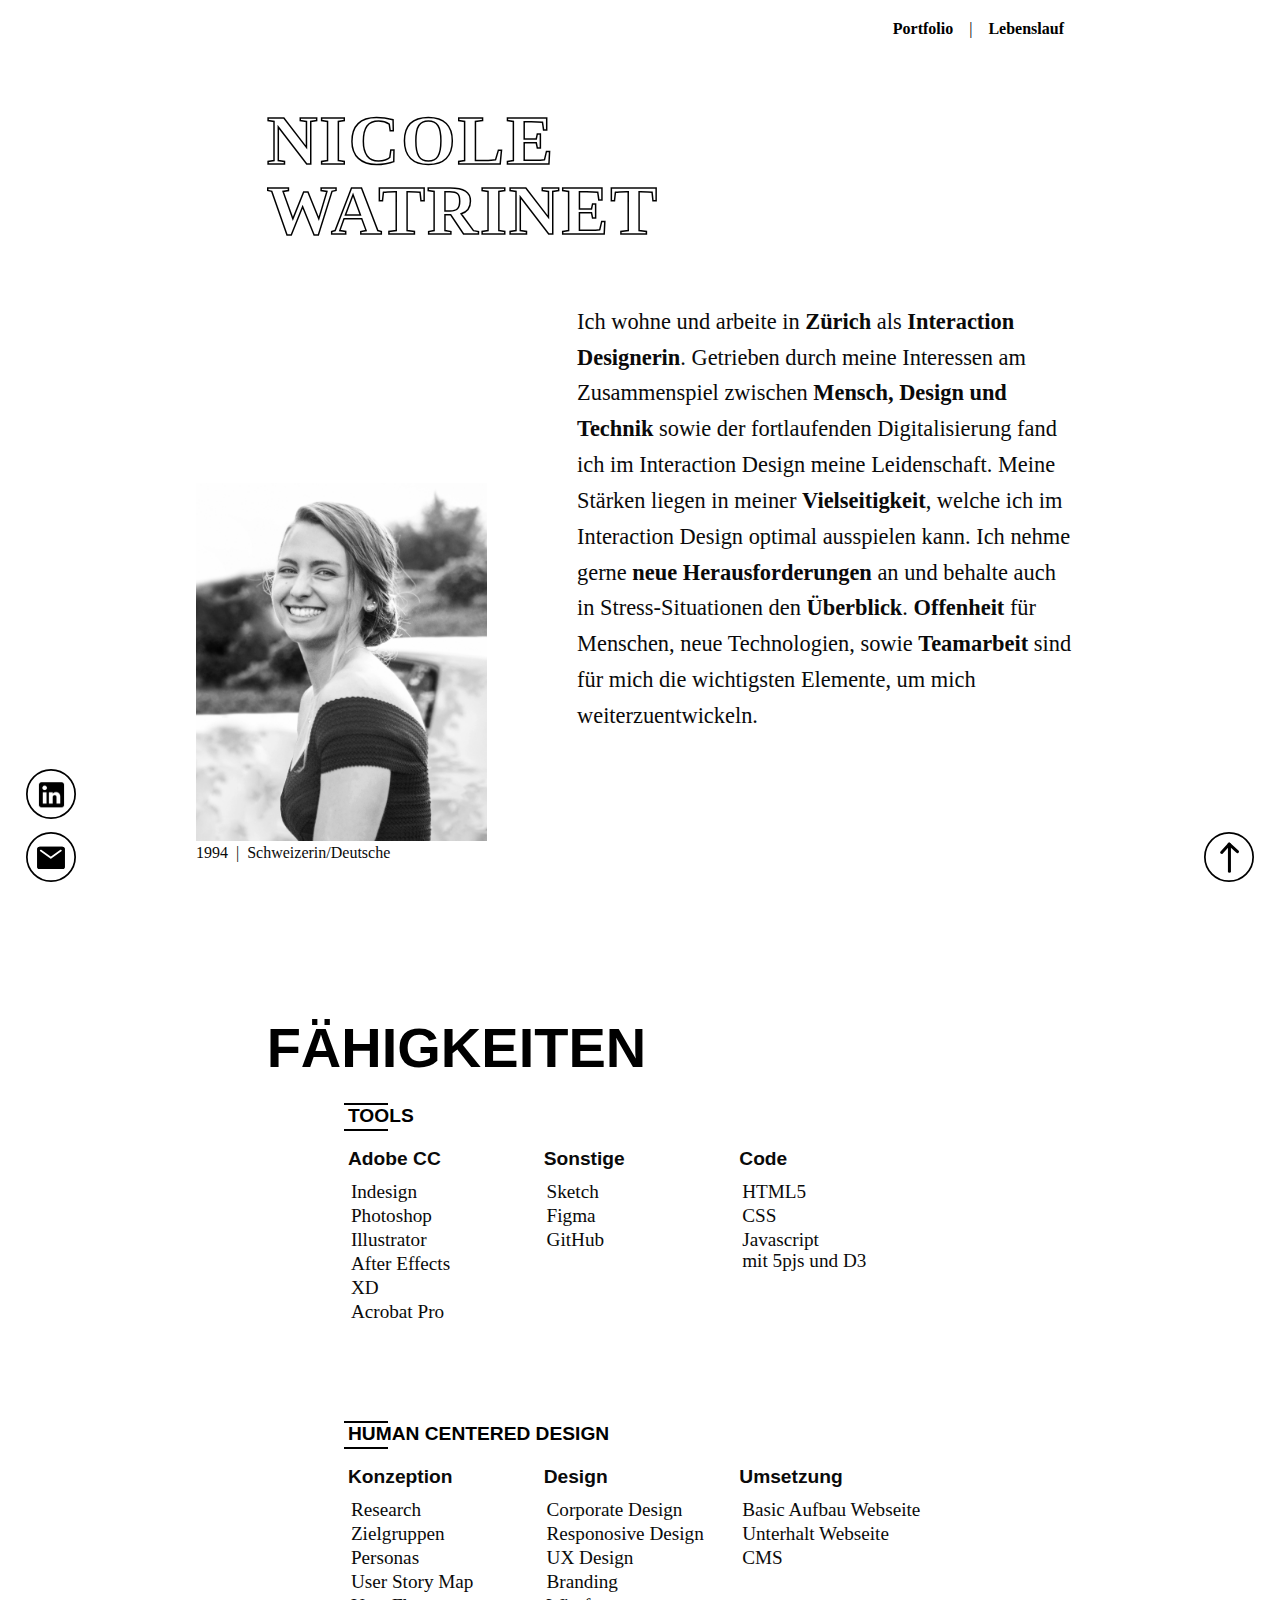
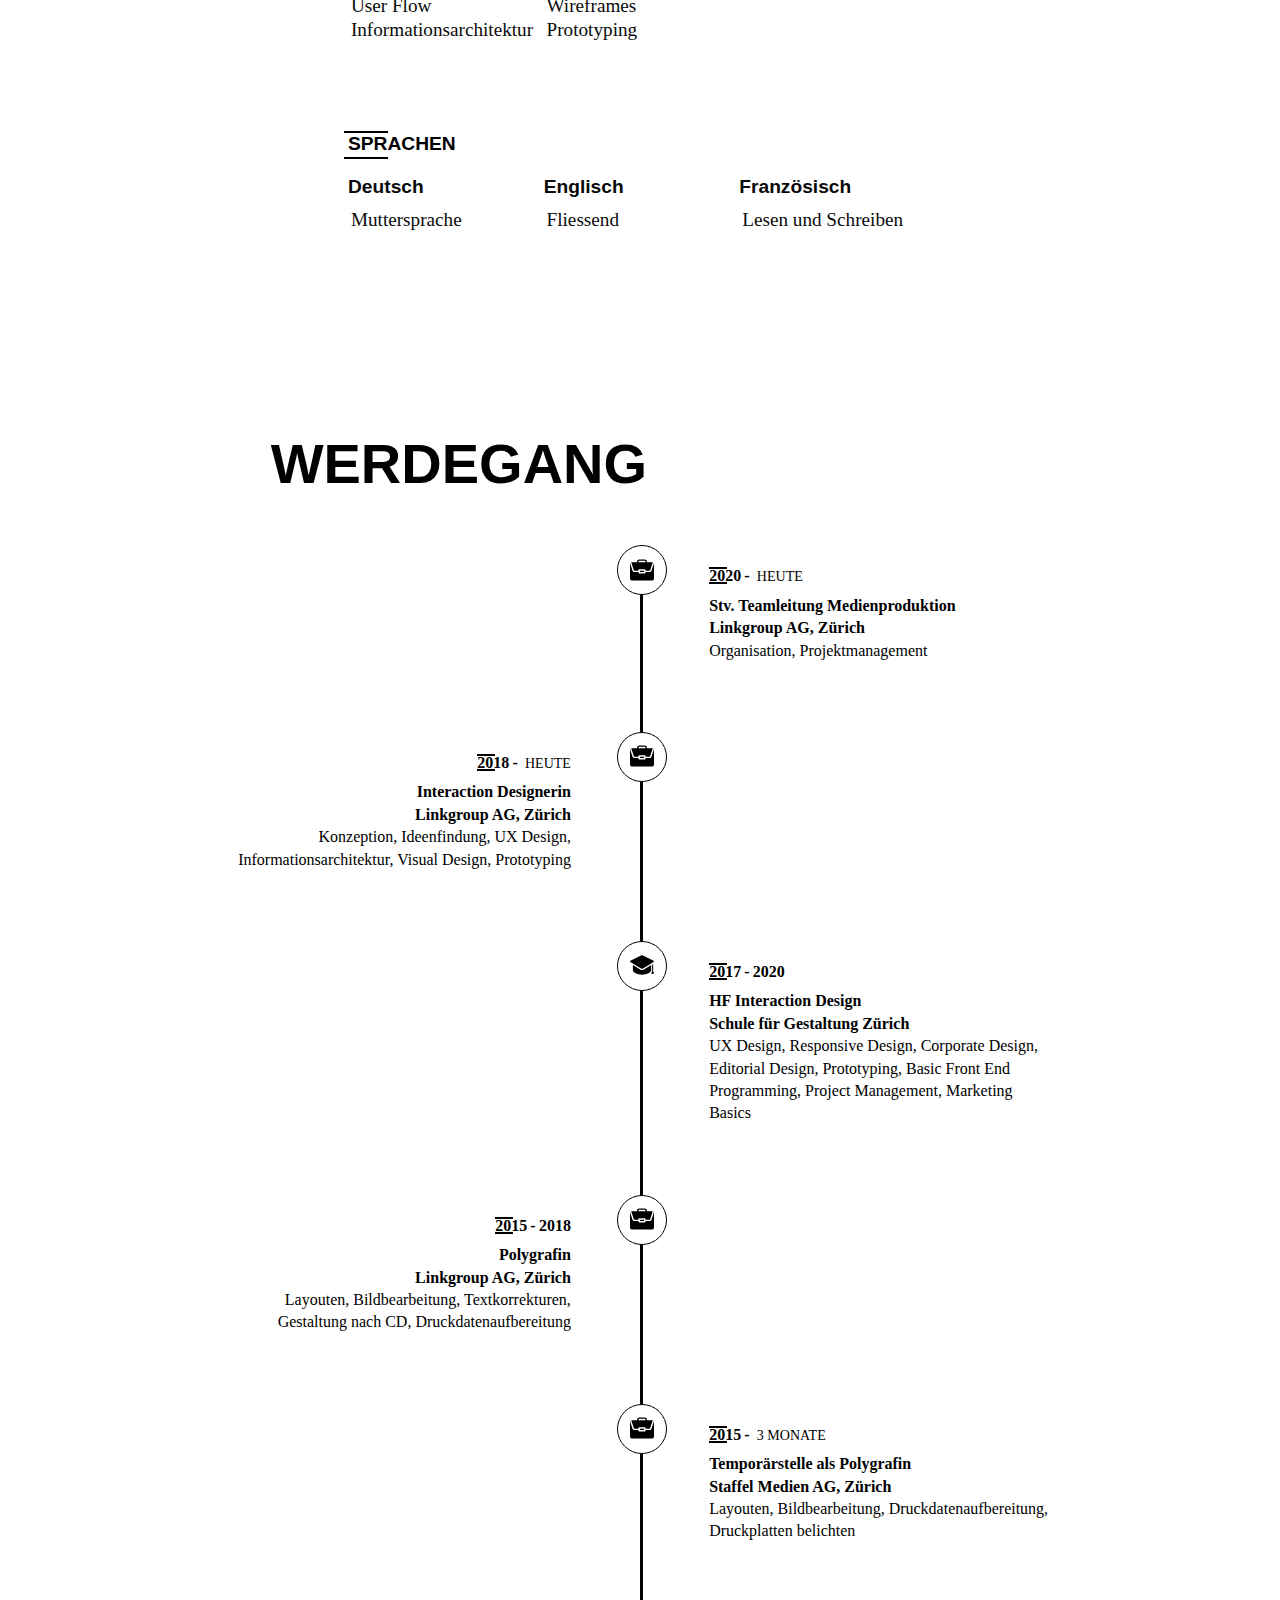
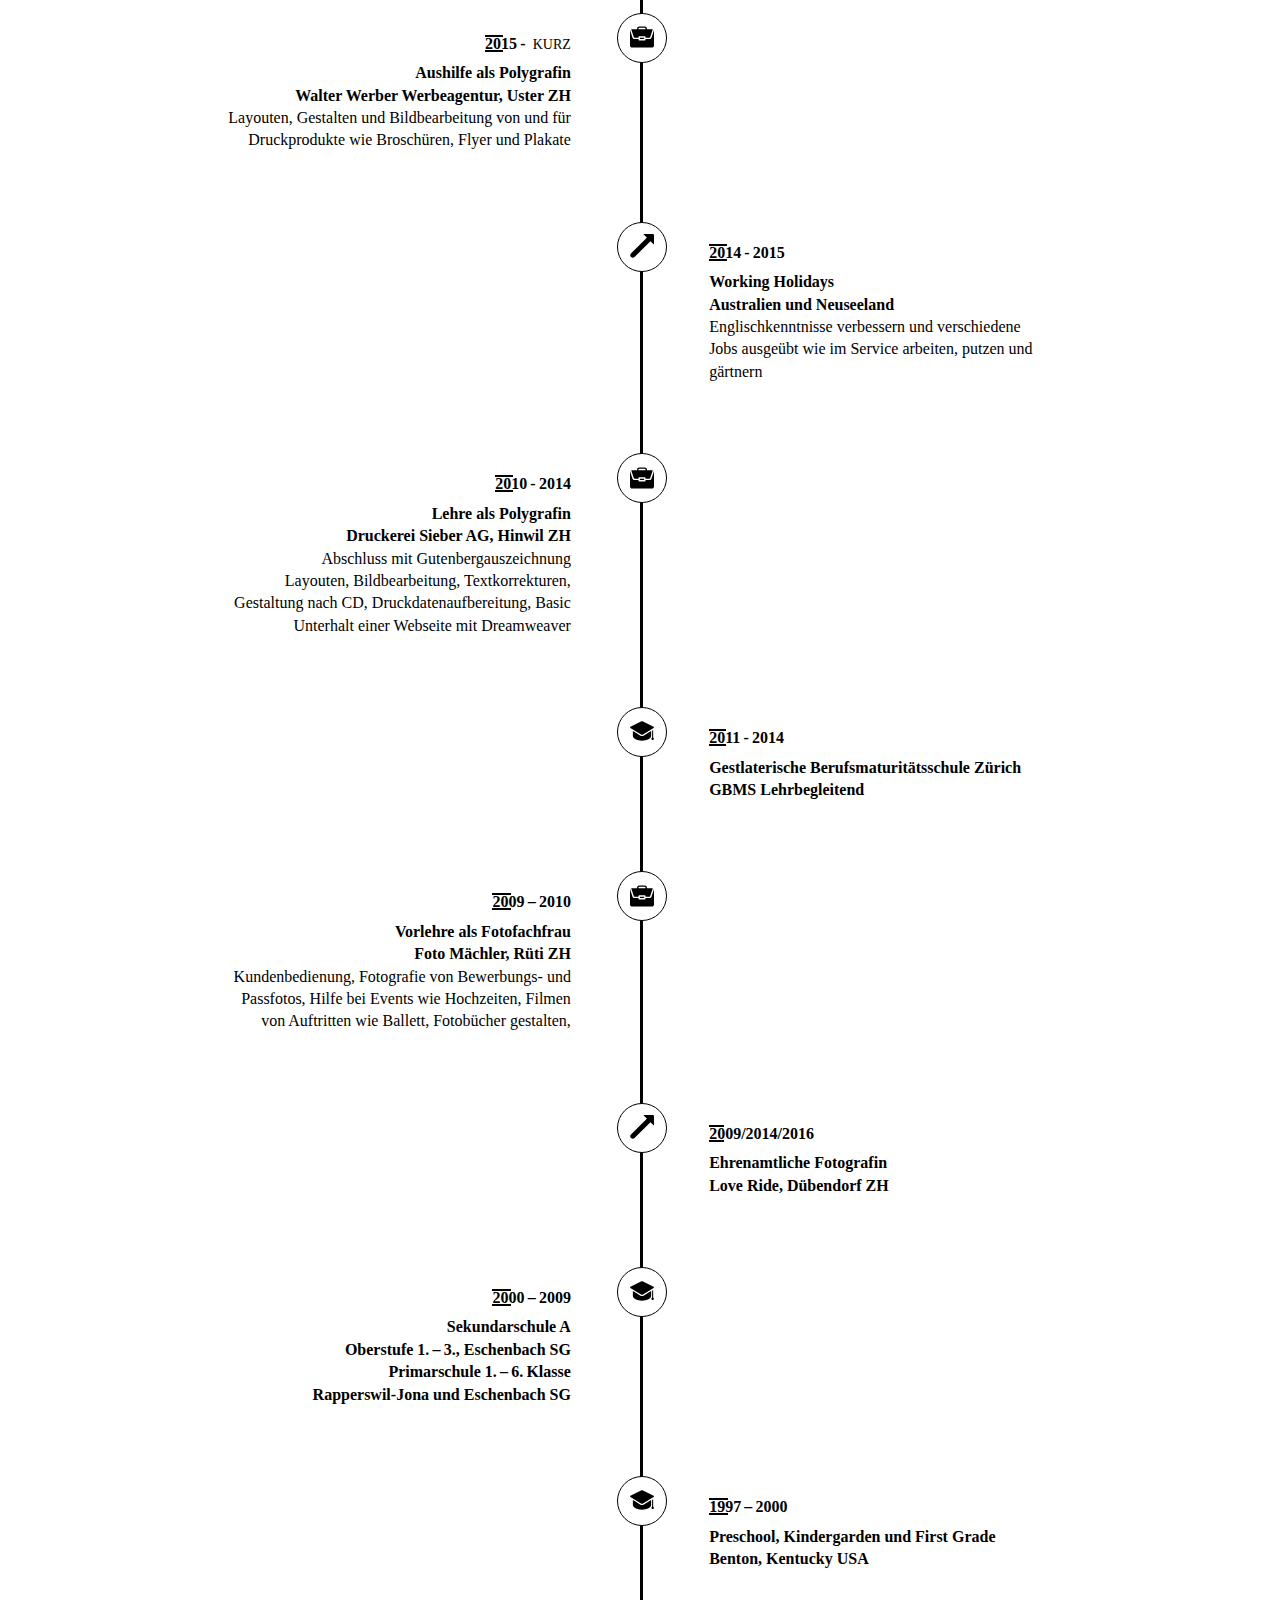
==== index.html @ a046f37c "Head Device Grösse anpassen" ====
<!-- auskommentieren -->

<!DOCTYPE html>

<html lang="en">

<head>
  <meta charset="utf-8">
  <title >Nicole Watrinet</title>
  <meta name="description" content="Lebenslauf">
  <meta name="viewport" content="width=device-width, initial-scale=1">
  <link rel="stylesheet" href="css/foundation.css">
  <link rel="stylesheet" href="css/normalize.css">
  <link rel="stylesheet" href="css/style.css">
 <!--  <link href="https://fonts.googleapis.com/css?family=Krub:400,400i,500,500i,600,600i,700,700i&display=swap" rel="stylesheet"> -->
  <script></script>

</head>

<body>
	<nav class="top-bar topbar-responsive">
  <div id="topbar-responsive" class="topbar-responsive-links">
    <div class="top-bar-right">
      <ul class="menu simple vertical medium-horizontal">
        <li><a href="https://niciwatri.github.io/arbeiten">Portfolio</a></li>
        <li>|</li>
        <li><a href="https://niciwatri.github.io/curriculum-vitae">Lebenslauf</a></li>
      </ul>
    </div>
  </div>
</nav>

<div class="contact">	
	<!-- <div class="navigation">
		Kontakt
	</div> -->
	<div class="icon">
			<a href="https://www.linkedin.com/in/nicole-watrinet-79b214116"> <img src="img/linkedin.svg" alt="Linkedin"> </a>
			<br>
			<br>
			<a href="mailto:nicolewatrinet@outlook.com"> <img src="img/mail.svg" alt="E-Mail"> </a>
	</div>
</div>

<div>	
	<h1 class="mask large-offset-1" > Nicole<br>Watrinet</h1>
</div>

<div class="grid-x">
	<div class="cell medium-6 large-4 renatos-awesome"> 
		<div class="image-wraper"> <img class="hoverbild" src="img/nicole-watrinet.jpg" alt="Porträt Nicole Watrinet schwarz-weiss"> <img class="bildfarbig" src="img/nicole-watrinet-farbig.jpg" alt="Porträt Nicole Watrinet farbig"></div>
		<figcaption>1994&ensp;|&ensp;Schweizerin/Deutsche</figcaption>
	</div>

	<div class="cell large-7 large-offset-1">	
		<p class="lead">Ich wohne und arbeite in <b>Zürich</b> als <b>Interaction Designerin</b>.
 
		Getrieben durch meine Interessen am Zusammenspiel zwischen <b>Mensch, Design und Technik</b> sowie der fortlaufenden Digitalisierung fand ich im Interaction Design meine Leidenschaft. Meine Stärken liegen in meiner <b>Vielseitigkeit</b>, welche ich im Interaction Design optimal ausspielen kann. Ich nehme gerne <b>neue Herausforderungen</b> an und behalte auch in Stress-Situationen den <b>Überblick</b>.
 
		<b>Offenheit</b> für Menschen, neue Technologien, sowie <b>Teamarbeit</b> sind für mich die wichtigsten Elemente, um mich weiterzuentwickeln.
		</p>
	</div>
</div>


<div class="top">	
	<!-- <div class="navigation">
		Zum <br> Anfang
	</div> -->
	<div class="icon">
			<a href="#top"> <img src="img/pfeil-nach-oben.svg" alt="Zum Anfang"> </a>
	</div>
</div>


<div class="portfolio-resume grid-y" >
	<div class="cells large-11 large-offset-1"><h2>Fähigkeiten</h2></div>

	<div class="cell large-12">
		<div class="grid-x">
			<div class="cell large-10 large-offset-2"><h3>Tools</h3></div>
			<div class="cell large-8 large-offset-2 portfolio-flex-container">
				<div class="portfolio-flex-item"> 
					<h4>Adobe CC</h4> 
						<p>Indesign</p>
						<p>Photoshop</p>
						<p>Illustrator</p>
						<p>After Effects</p>
						<p>XD</p>
						<p>Acrobat Pro</p>
				</div>

				<div class="portfolio-flex-item"> 
					<h4>Sonstige</h4> 
						<p>Sketch</p>
						<p>Figma</p>
						<p>GitHub</p>
				</div>

				<div class="portfolio-flex-item"> 
					<h4>Code</h4> 
						<p>HTML5</p>
						<p>CSS</p>
						<p>Javascript <br>
						mit 5pjs und D3</p>
				</div>
			</div>
		</div>
	</div> <!-- Ende of Tools -->

	<div class="cell large-12">
		<div class="grid-x">
			<div class="cell large-10 large-offset-2 "><h3>Human Centered Design</h3></div>
			<div class="cell large-8 large-offset-2 portfolio-flex-container">
					<div class="portfolio-flex-item"> 
						<h4>Konzeption</h4> 
							<p>Research</p>
							<p>Zielgruppen</p>
							<p>Personas</p>
							<p>User Story Map</p>
							<p>User Flow</p>
							<p>Informationsarchitektur</p>
					</div>

					<div class="portfolio-flex-item"> 
						<h4>Design</h4> 
							<p>Corporate Design</p>
							<p>Responosive Design</p>
							<p>UX Design</p>
							<p>Branding</p>
							<p>Wireframes</p>
							<p>Prototyping</p>
					</div>

					<div class="portfolio-flex-item"> 
						<h4>Umsetzung</h4> 
							<p>Basic Aufbau Webseite</p>
							<p>Unterhalt Webseite</p>
							<p>CMS</p>
					</div>
				</div>
			</div>
				<div class="grid-x">
					<div class="cell large-10 large-offset-2"><h3 >Sprachen</h3></div>
						<div class="cell large-8 large-offset-2 portfolio-flex-container">
							<div class="portfolio-flex-item"> 
								<h4>Deutsch</h4> 
									<p>Muttersprache</p>
							</div>

							<div class="portfolio-flex-item"> 
								<h4>Englisch</h4> 
									<p>Fliessend</p>
							</div>

							<div class="portfolio-flex-item"> 
								<h4>Französisch</h4> 
									<p>Lesen und Schreiben</p>
							</div>
						</div>
				
					
				</div>
			</div>
		</div>
	</div>
</div>



	<div class="cell large-11 large-offset-1"><h2>Werdegang</h2></div>
<div class="timeline">

<div class="timeline-item">
    <div class="timeline-icon">
      <img src="img/portfolio.svg" alt="Arbeit" width="24" height="24">
    </div>
    <div class="timeline-content right">
      <p class="timeline-content-date"> <span class="year">2020&#x202F;-&#x202F;</span> <span class="timeline-content-month">heute</span></p>
      <p><b>Stv. Teamleitung Medienproduktion</b></p>
			<p><b>Linkgroup AG, Zürich</b></p>
     		<p>
      		Organisation, Projektmanagement
  			</p>
    </div>
  </div>

  <div class="timeline-item">
    <div class="timeline-icon">
      <img src="img/portfolio.svg" alt="Arbeit" width="24" height="24">
    </div>
    <div class="timeline-content">
      <p class="timeline-content-date"> <span class="year">2018&#x202F;-&#x202F;</span> <span class="timeline-content-month">heute</span></p>
      <p><b>Interaction Designerin</b></p>
			<p><b>Linkgroup AG, Zürich</b></p>
     		<p>
      		Konzeption, Ideenfindung, UX Design, Informationsarchitektur, Visual Design, Prototyping
  			</p>
    </div>
  </div>

  <div class="timeline-item">
    <div class="timeline-icon">
      <img src="img/hochschulabschluss.svg" alt="Weiterbildung" width="24" height="24">
    </div>
    <div class="timeline-content right">
      <p class="timeline-content-date"> <span class="year">2017&#x202F;-&#x202F;</span>2020<span class="timeline-content-month"></span></p>
      
      	<p><b>HF Interaction Design</b></p>
		<p><b>Schule für Gestaltung Zürich</b></p>
		<p>UX Design, Responsive Design, Corporate Design, Editorial Design, Prototyping, Basic Front End Programming, Project Management, Marketing Basics
</p>
    </div>
  </div>

  <div class="timeline-item">
    <div class="timeline-icon">
      <img src="img/portfolio.svg" alt="Arbeit" width="24" height="24">
    </div>
    <div class="timeline-content">
    	<p class="timeline-content-date"> <span class="year">2015&#x202F;-&#x202F;</span>2018<span class="timeline-content-month"></span></p>
      
        <p><b>Polygrafin</b></p> 
		<p><b>Linkgroup AG, Zürich</b></p>
		<p>Layouten, Bildbearbeitung, Textkorrekturen, Gestaltung nach CD, Druckdatenaufbereitung
      </p>
    </div>
  </div>

  <div class="timeline-item">
    <div class="timeline-icon">
      <img src="img/portfolio.svg" alt="Arbeit" width="24" height="24">
    </div>
    <div class="timeline-content right">
      <p class="timeline-content-date"> <span class="year">2015&#x202F;-&#x202F;</span> <span class="timeline-content-month">3 Monate</span></p>
     
        <p><b>Temporärstelle als Polygrafin</b></p>
		<p><b>Staffel Medien AG, Zürich</b></p>
		 <p>Layouten, Bildbearbeitung, Druckdatenaufbereitung, Druckplatten belichten
      </p>
    </div>
  </div>

  <div class="timeline-item">
    <div class="timeline-icon">
      <img src="img/portfolio.svg" alt="Arbeit" width="24" height="24">
    </div>
    <div class="timeline-content">
      <p class="timeline-content-date"> <span class="year">2015&#x202F;-&#x202F;</span> <span class="timeline-content-month">kurz</span></p>
      <p><b>Aushilfe als Polygrafin</b></p>
		<p><b>Walter Werber Werbeagentur, Uster ZH</b></p>
		<p>Layouten, Gestalten und Bildbearbeitung von und für Druckprodukte wie Broschüren, Flyer und Plakate
		</p>
    </div>
  </div>

  <div class="timeline-item">
    <div class="timeline-icon">
      <img src="img/fortschritt.svg" alt="Persönlich" width="24" height="24">
    </div>
    <div class="timeline-content right">
      <p class="timeline-content-date"> <span class="year">2014&#x202F;-&#x202F;</span>2015<span class="timeline-content-month"></span></p>
      <p><b>Working Holidays</b></p>
		<p><b>Australien und Neuseeland</b></p>
		<p>Englischkenntnisse verbessern und verschiedene Jobs ausgeübt wie im Service arbeiten, putzen und gärtnern
		</p>
    </div>
  </div>

  <div class="timeline-item">
    <div class="timeline-icon">
      <img src="img/portfolio.svg" alt="Arbeit" width="24" height="24">
    </div>
    <div class="timeline-content">
      <p class="timeline-content-date"> <span class="year">2010&#x202F;-&#x202F;</span>2014<span class="timeline-content-month"></span></p>
      <p><b>Lehre als Polygrafin</b></p>
		<p><b>Druckerei Sieber AG, Hinwil ZH</b></p>
		<p>Abschluss mit Gutenbergauszeichnung <br>
		Layouten, Bildbearbeitung, Textkorrekturen, Gestaltung nach CD, Druckdatenaufbereitung, Basic Unterhalt einer Webseite mit Dreamweaver</p>
    </div>
  </div>

  <div class="timeline-item">
    <div class="timeline-icon">
      <img src="img/hochschulabschluss.svg" alt="Schule" width="24" height="24">
    </div>
    <div class="timeline-content right">
      <p class="timeline-content-date"> <span class="year">2011&#x202F;-&#x202F;</span>2014<span class="timeline-content-month"></span></p>
      <p><b>Gestlaterische Berufsmaturitätsschule Zürich</b></p>
		<p><b>GBMS Lehrbegleitend</b></p>
		
    </div>
  </div>

  <div class="timeline-item">
    <div class="timeline-icon">
      <img src="img/portfolio.svg" alt="Arbeit" width="24" height="24">
    </div>
    <div class="timeline-content">
      <p class="timeline-content-date"> <span class="year"> 2009&#x202F;–&#x202F;</span>2010</p>
      <p><b>Vorlehre als Fotofachfrau</b></p>
		<p><b>Foto Mächler, Rüti ZH</b></p>
		<p>Kundenbedienung, Fotografie von Bewerbungs- und Passfotos, Hilfe bei Events wie Hochzeiten, Filmen von Auftritten wie Ballett, Fotobücher gestalten, </p>
    </div>
  </div>

  <div class="timeline-item">
    <div class="timeline-icon">
      <img src="img/fortschritt.svg" alt="Persönlich" width="24" height="24">
    </div>
    <div class="timeline-content right">
      <p class="timeline-content-date"> <span class="year">2009/</span>2014/2016</p>
     
      	<p><b>Ehrenamtliche Fotografin </b></p>
		<p><b>Love Ride, Dübendorf ZH</b></p>
		
    </div>
  </div>

  <div class="timeline-item">
    <div class="timeline-icon">
      <img src="img/hochschulabschluss.svg" alt="Schule" width="24" height="24">
    </div>
    <div class="timeline-content">
      <p class="timeline-content-date"> <span class="year">2000&#x202F;–&#x202F;</span>2009</p>
     
      	<p><b>Sekundarschule A</b></p>
		<p><b>Oberstufe 1.&#x202F;–&#x202F;3., Eschenbach SG</b></p>
		<p><b>Primarschule 1.&#x202F;–&#x202F;6.&#x202F;Klasse</b></p>
		<p><b>Rapperswil-Jona und Eschenbach SG</b></p>
	
    </div>
  </div>

<div class="timeline-item">
    <div class="timeline-icon">
      <img src="img/hochschulabschluss.svg" alt="Schule" width="24" height="24">
    </div>
    <div class="timeline-content right">
      <p class="timeline-content-date"> <span class="year">1997&#x202F;–&#x202F;</span>2000</p>
      
      	<p><b>Preschool, Kindergarden und First Grade</b></p>
		<p><b>Benton, Kentucky USA</b></p>
		
    </div>
  </div>

</div>


</body>

</html>
---- css/style.css ----
@import 'foundation';

@font-face { font-family: 'Gilroy-ExtraBold.otf' 'Gilroy-Ligt.otf';
             src: local ('Gilroy-ExtraBold.otf' 'Gilroy-Ligt.otf')
                  url('Gilroy/Gilroy-ExtraBold.otf' 'Gilroy/Gilroy-Light.otf') format('opentype'); 
                }

@include foundation-xy-grid-classes(
  /* options
  $base-grid: true,
  $margin-grid: true,
  $padding-grid: true,
  $block-grid: true,
  $collapse: true,
  $offset: true,
  $vertical-grid: true,
  $frame-grid: true
  */
);

/* Navigation */
.top-bar-right li a {
  font-weight: 600;
}

.top-bar.topbar-responsive{
  justify-content: flex-end;
}

.top-bar{
  background-color: white;
}

.top-bar ul {
  background-color: white;
}
.topbar-responsive {
  padding: 1rem 1.5rem;
}

.topbar-responsive{
  color: black;
  vertical-align: middle;
}

.topbar-responsive .menu li:last-of-type {
  margin-right: 0;
}

.topbar-responsive .menu a {
  color: black;
  transition: color 0.15s ease-in;
}

.topbar-responsive .menu a:hover {
  color: #82142b;
}

@media screen and (max-width: 39.9375em) {
  .topbar-responsive .menu a {
    padding: 0.875rem 0;
  }
}


@media screen and (max-width: 39.9375em) {
  .topbar-responsive .menu .topbar-responsive-button {
    width: 100%;
    margin: 0.875rem 0;
  }
}

@media screen and (max-width: 39.9375em) {
  .topbar-responsive {
    padding: 0.75rem;
  }
  .topbar-responsive .top-bar-title {
    position: relative;
    width: 100vw;
  }
  .topbar-responsive .top-bar-title span {
    position: absolute;
    right: 0;
    border: 1px solid #fefefe;
    border-radius: 5px;
    padding: 0.25rem 0.45rem;
    top: 50%;
    -webkit-transform: translateY(-50%);
        -ms-transform: translateY(-50%);
            transform: translateY(-50%);
  }
  .topbar-responsive .top-bar-title span .menu-icon {
    margin-bottom: 4px;
  }
}

@-webkit-keyframes fadeIn {
  from {
    opacity: 0;
  }
  to {
    opacity: 1;
  }
}

@keyframes fadeIn {
  from {
    opacity: 0;
  }
  to {
    opacity: 1;
  }
}

@-webkit-keyframes slideDown {
  0% {
    -webkit-transform: translateY(-100%);
            transform: translateY(-100%);
  }
  100% {
    -webkit-transform: translateY(0%);
            transform: translateY(0%);
  }
}

@keyframes slideDown {
  0% {
    -webkit-transform: translateY(-100%);
            transform: translateY(-100%);
  }
  100% {
    -webkit-transform: translateY(0%);
            transform: translateY(0%);
  }
}

@media screen and (max-width: 39.9375em) {
  .topbar-responsive-links {
    -webkit-animation-fill-mode: both;
            animation-fill-mode: both;
    -webkit-animation-duration: 0.5s;
            animation-duration: 0.5s;
    width: 100%;
    -webkit-animation: fadeIn 1s ease-in;
            animation: fadeIn 1s ease-in;
  }
}

/*Nav fertig*/

/* Reverse Mask */
.mask {
  
  display: inline-block;
  overflow: hidden;
  
  /* Background to mask */
  background-color: linear-gradient(to right, #90153b 25%, #389ef9 100%);
  -webkit-text-fill-color: transparent;
  -webkit-background-clip: text;
  -moz-background-clip: text;
  -o-background-clip: text;
  background-clip: text;
  
  /* Text size and style */
  /*font-family: Gilroy;
  font-size: 4.4em;
  font-weight: 900;
  line-height: 100%;
  text-transform: uppercase;
  letter-spacing: 0.025em;
  -webkit-text-stroke: none;*/
 }
 


#child {
  order: integer;
}

.container {
  display: flex;
  flex-flow: row wrap;
  flex-direction: row;
  flex-wrap: wrap;
  align-items: flex-start;
}

.cell{
      border:0px;
      padding: 4px;
      background-color: white;
    }

.navigation {
  margin-bottom: 6%;
  text-align: center;
  line-height: 1.1;
}

.contact{
  font-size: 1em;
  line-height: 80%;
  position: fixed;
  left: 2%;
  bottom: 2%;
  display: sticky;
}

.top{
  font-size: 1em;
  line-height: 80%;
  position: fixed;
  right: 2%;
  bottom: 2%;
  display: sticky;
}

.icon {
  display: inline-block;
  width: 50px;
}

.icon a:hover {
opacity: 0.5;
}

.image-wraper {
  position: relative;
}

.image-wraper:hover .hoverbild{
opacity: 0;
}

.image-wraper .hoverbild{
  position: absolute;
}

@media screen and (max-width: 650px) (min-device-width: 375px){
.icon {
  width: 40px;
}

}




body {
	background-color: white;
	font-family: Gilroy;
  margin-left: 15%;
  margin-right: 15%;

}

h1:hover {
  -webkit-text-stroke: none;

}

h1 {
  font-family: Gilroy;
  color: white;
  font-size: 4.4em;
  font-weight: 900;
  line-height: 100%;
  text-transform: uppercase;
  letter-spacing: 0.025em;
  -webkit-text-stroke: 1.5px #000;
  z-index: 10000;
}

h2 {
  color: black;
  font-size: 3.5em;
  font-weight: 900;
  text-transform: uppercase;
  margin-top: 100px;
}

h3 {
  color: black;
  font-size: 1.2em;
  font-weight: 900;
  text-transform: uppercase;
  /*text-decoration: underline overline black;*/
  /*border-top: 2px solid black;
  border-bottom: 2px solid black;*/
}

.lead {
  font-size: 1.4em;
}

h4 {
  font-weight: 900;
  font-size: 1.2em;
}

p {
  font-size: 1.2em;
  line-height: 110%;
  margin: 1.5%;
  margin-top: 0;
}

.cell{
position: relative;
}



/* Portfolio Grid */
.grid-x {
  margin-bottom: 40px;
}

.portfolio-flex-item {
  margin-bottom: 40px;
}

h3:after {
  display: inline-block;
  position: absolute;
  left: 0;
  content: "";
  width: 6%;
  height: 65%;
  border-top: 2px solid black;
  border-bottom: 2px solid black;
}

.portfolio-flex-container {
  display: flex;
  flex-direction: row;
  flex-wrap: wrap;
  justify-content: space-between;
}
.portfolio-flex-container .portfolio-flex-item {
flex-basis: 33%;

}

.renatos-awesome {
margin-top: 20%;
}

/* Timeline */

.timeline .timeline-item::after, .timeline .timeline-item::before {
  clear: both;
  content: '';
  display: block;
  width: 100%;
}

.timeline {
  margin: 30px auto;
  padding: 0 10px;
  position: relative;
  transition: all 0.25s ease-in;
  width: 100%;
}

.timeline::before {
  background: black;
  content: '';
  height: 100%;
  left: 50%;
  position: absolute;
  top: 0;
  width: 3px;
}

.timeline::after {
  clear: both;
  content: '';
  display: table;
  width: 100%;
}

.timeline a {
  color: black;
  font-weight: bold;
  transition: all 0.25s ease-in;
}

.timeline a:hover {
  box-shadow: 0 1px 0px 0px #fefefe;
  transition: all 0.25s ease-in;
}

.timeline .timeline-item {
  margin-bottom: 50px;
  position: relative;
}

.timeline .timeline-item .timeline-icon {
  background: white;
  border-radius: 50%;
  border-color: black;
  border-width: 1.5px;
  border-style: solid;
  height: 50px;
  left: 50%;
  margin-left: -23px;
  overflow: hidden;
  position: absolute;
  top: 0;
  width: 50px;
}

.timeline .timeline-item .timeline-icon img,
.timeline .timeline-item .timeline-icon svg {
  left: 12px;
  position: relative;
  top: 10px;
}

.timeline .timeline-item .timeline-icon svg {
  top: 14px;
}

.timeline .timeline-item .timeline-content {
  padding: 20px;
  text-align: right;
  transition: all 0.25s ease-in;
  width: 45%;
  background: transparent;
}

.timeline .timeline-item .timeline-content p {
  color: black;
}

.timeline .timeline-item .timeline-content p {
  font-size: 16px;
  line-height: 1.4;
  margin-bottom: 0;
}

.timeline .timeline-item .timeline-content .timeline-content-date {
  font-size: 16px;
  font-weight: bold;
  margin-bottom: 2%;
  position: relative;
  /*border-top: 2px solid black;
  border-bottom: 2px solid black;*/
}
.timeline .timeline-item .timeline-content .timeline-content-date .year {
  position: relative;
}
.timeline .timeline-item .timeline-content .timeline-content-date span.year:after {
  display: inline-block;
  position: absolute;
  left: 0;
  top: 0;
  content: "";
  width: 40%;
  height: 100%;
  border-top: 2px solid black;
  border-bottom: 2px solid black;
}


.timeline .timeline-item .timeline-content .timeline-content-month {
  font-size: 0.875rem;
  text-transform: uppercase;
  font-weight: 400;
}

.timeline .timeline-item .timeline-content.right {
  float: right;
  text-align: left;
}

@media screen and (max-width: 39.9375em) {
  .timeline {
    margin: 30px;
    padding: 0;
    width: 90%;
  }
  .timeline::before {
    left: 0;
  }
  .timeline .timeline-item .timeline-content {
    float: right;
    text-align: left;
    width: 90%;
  }
  .timeline .timeline-item .timeline-content::before, .timeline .timeline-item .timeline-content.right::before {
    border-left: 0;
    border-right: 7px solid black;
    left: 10%;
    margin-left: -6px;
  }
  .timeline .timeline-item .timeline-icon {
    left: 0;
  }
}
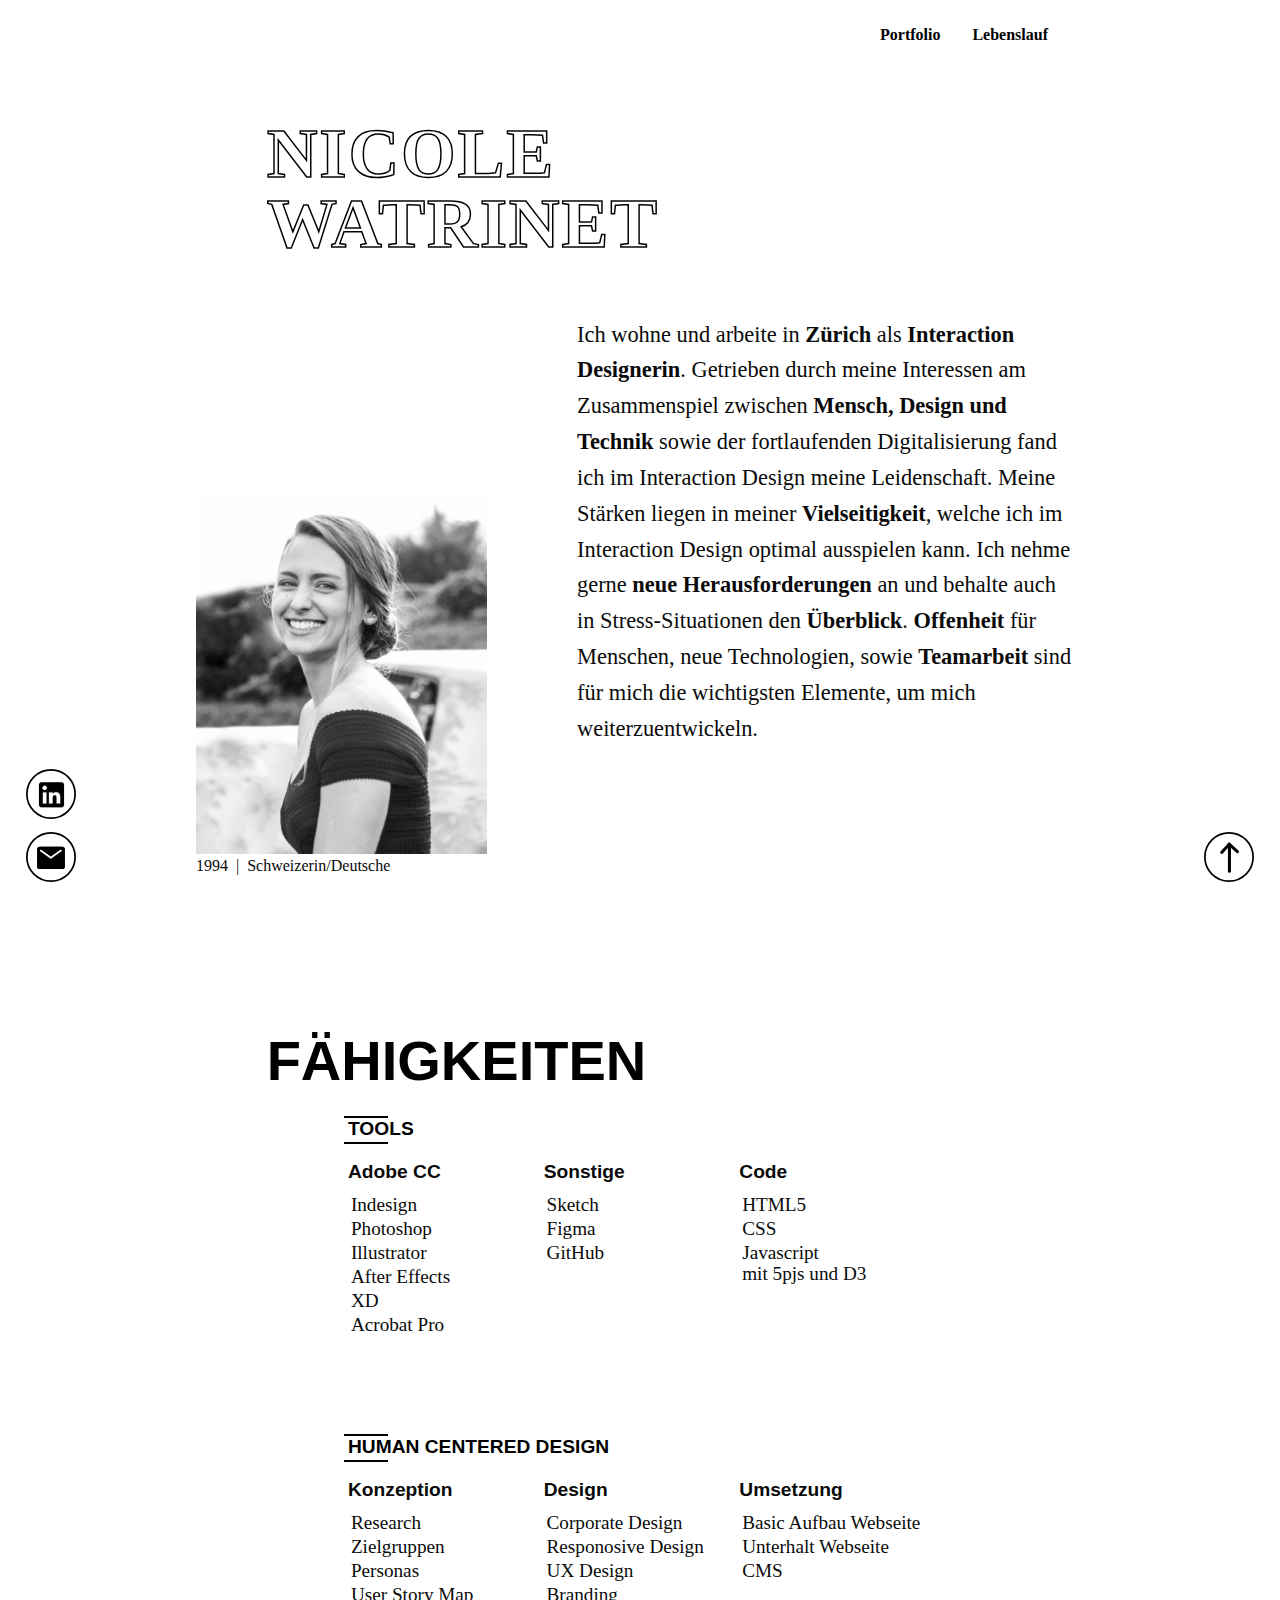
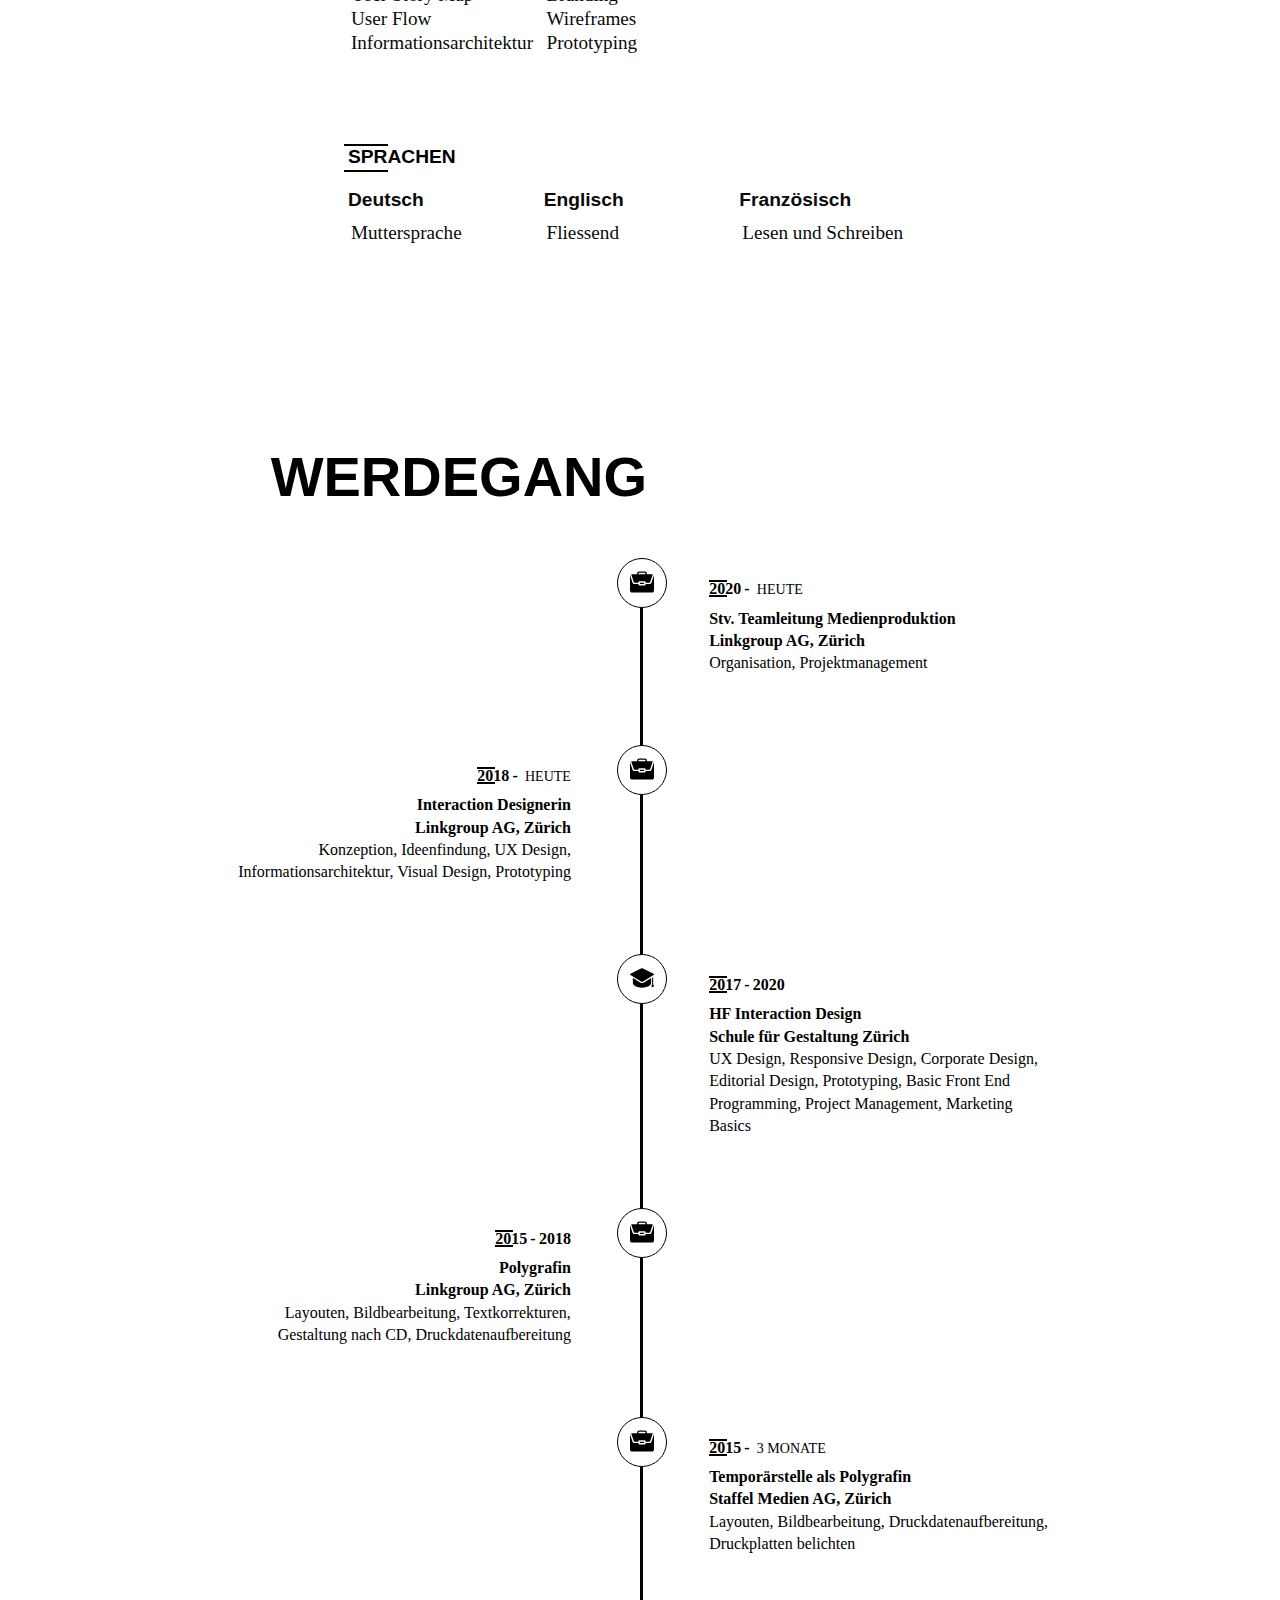
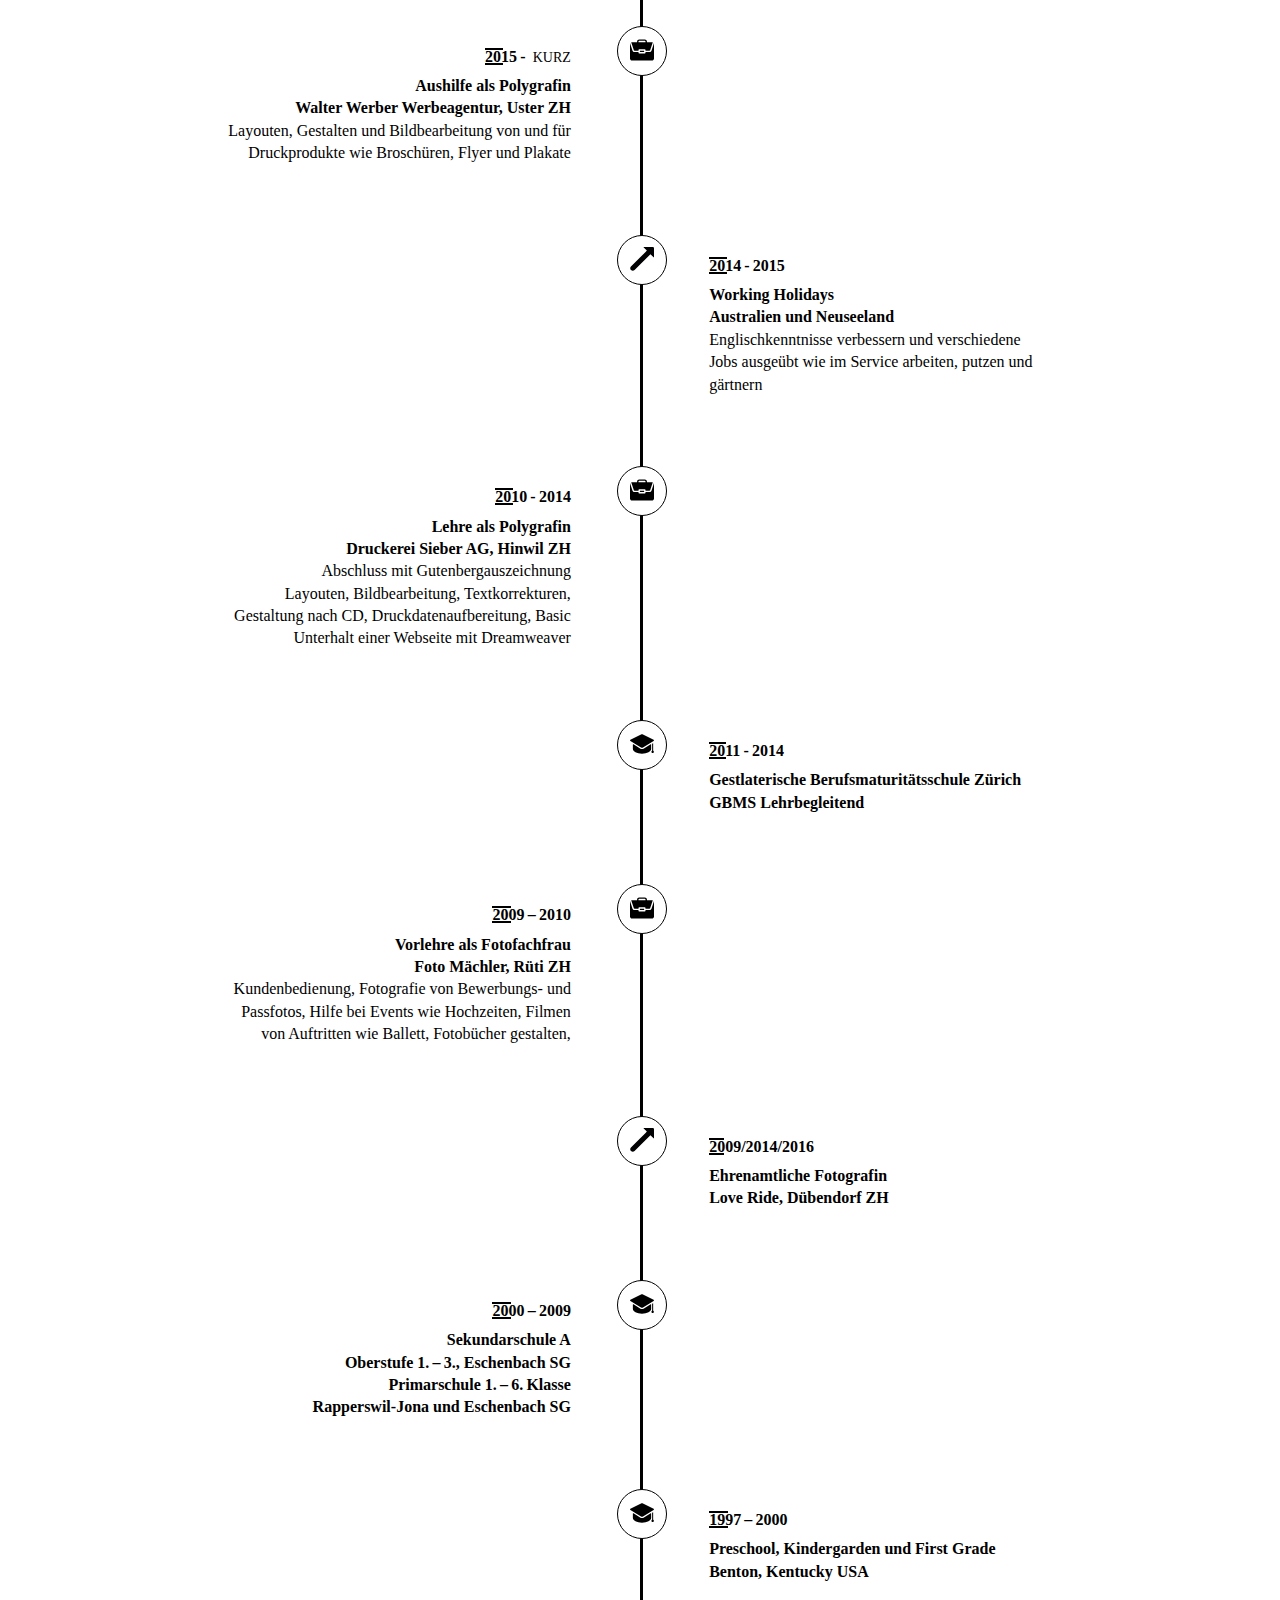
==== commit 686d0c43: "mobile menu" ====
--- a/index.html
+++ b/index.html
@@ -12,7 +12,6 @@
   <link rel="stylesheet" href="css/foundation.css">
   <link rel="stylesheet" href="css/normalize.css">
   <link rel="stylesheet" href="css/style.css">
- <!--  <link href="https://fonts.googleapis.com/css?family=Krub:400,400i,500,500i,600,600i,700,700i&display=swap" rel="stylesheet"> -->
   <script></script>
 
 </head>
@@ -21,9 +20,9 @@
 	<nav class="top-bar topbar-responsive">
   <div id="topbar-responsive" class="topbar-responsive-links">
     <div class="top-bar-right">
-      <ul class="menu simple vertical medium-horizontal">
+      <ul class="menu align-right horizontal">
         <li><a href="https://niciwatri.github.io/arbeiten">Portfolio</a></li>
-        <li>|</li>
+        <li> </li>
         <li><a href="https://niciwatri.github.io/curriculum-vitae">Lebenslauf</a></li>
       </ul>
     </div>
--- a/css/style.css
+++ b/css/style.css
@@ -58,15 +58,15 @@
 
 @media screen and (max-width: 39.9375em) {
   .topbar-responsive .menu a {
-    padding: 0.875rem 0;
-  }
-}
-
-
-@media screen and (max-width: 39.9375em) {
+    padding: 0.875rem ;
+  }
+}
+
+
+@media screen and (max-width: 39.9375em) /*mobile*/ {
   .topbar-responsive .menu .topbar-responsive-button {
     width: 100%;
-    margin: 0.875rem 0;
+    margin: 0.875rem ;
   }
 }
 
@@ -219,6 +219,7 @@
 .icon {
   display: inline-block;
   width: 50px;
+  z-index: 100000;
 }
 
 .icon a:hover {
@@ -237,14 +238,30 @@
   position: absolute;
 }
 
-@media screen and (max-width: 650px) (min-device-width: 375px){
-.icon {
-  width: 40px;
-}
-
-}
-
-
+@media screen and (max-width: 650px min-device-width: 450px){
+  .icon {
+    width: 40px;
+    }
+
+  h1 {
+    font-size: 1.2em;
+  }
+
+  h2 {
+    font-size: 3em;
+  }
+
+
+}
+
+@media screen and (max-width: 450px){
+h2 {
+  font-size: 2.5em;
+}
+
+
+
+}
 
 
 body {
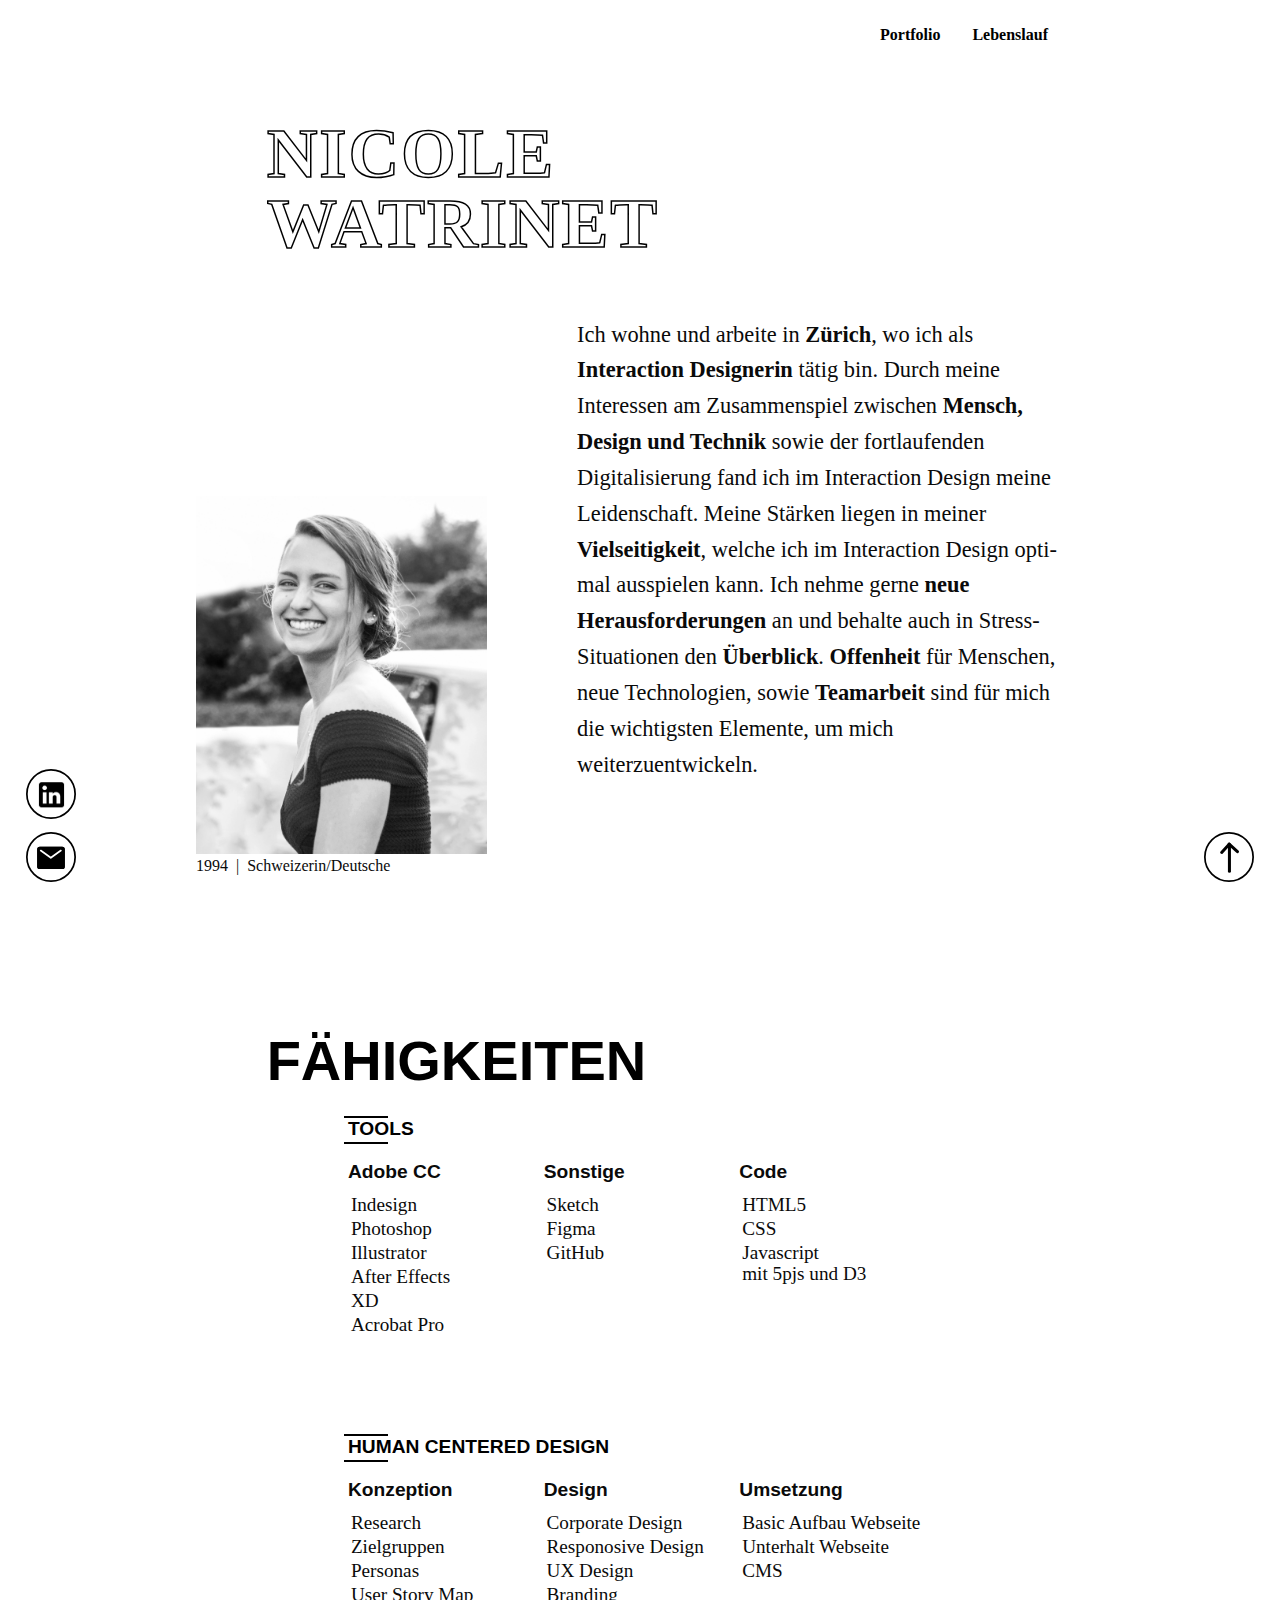
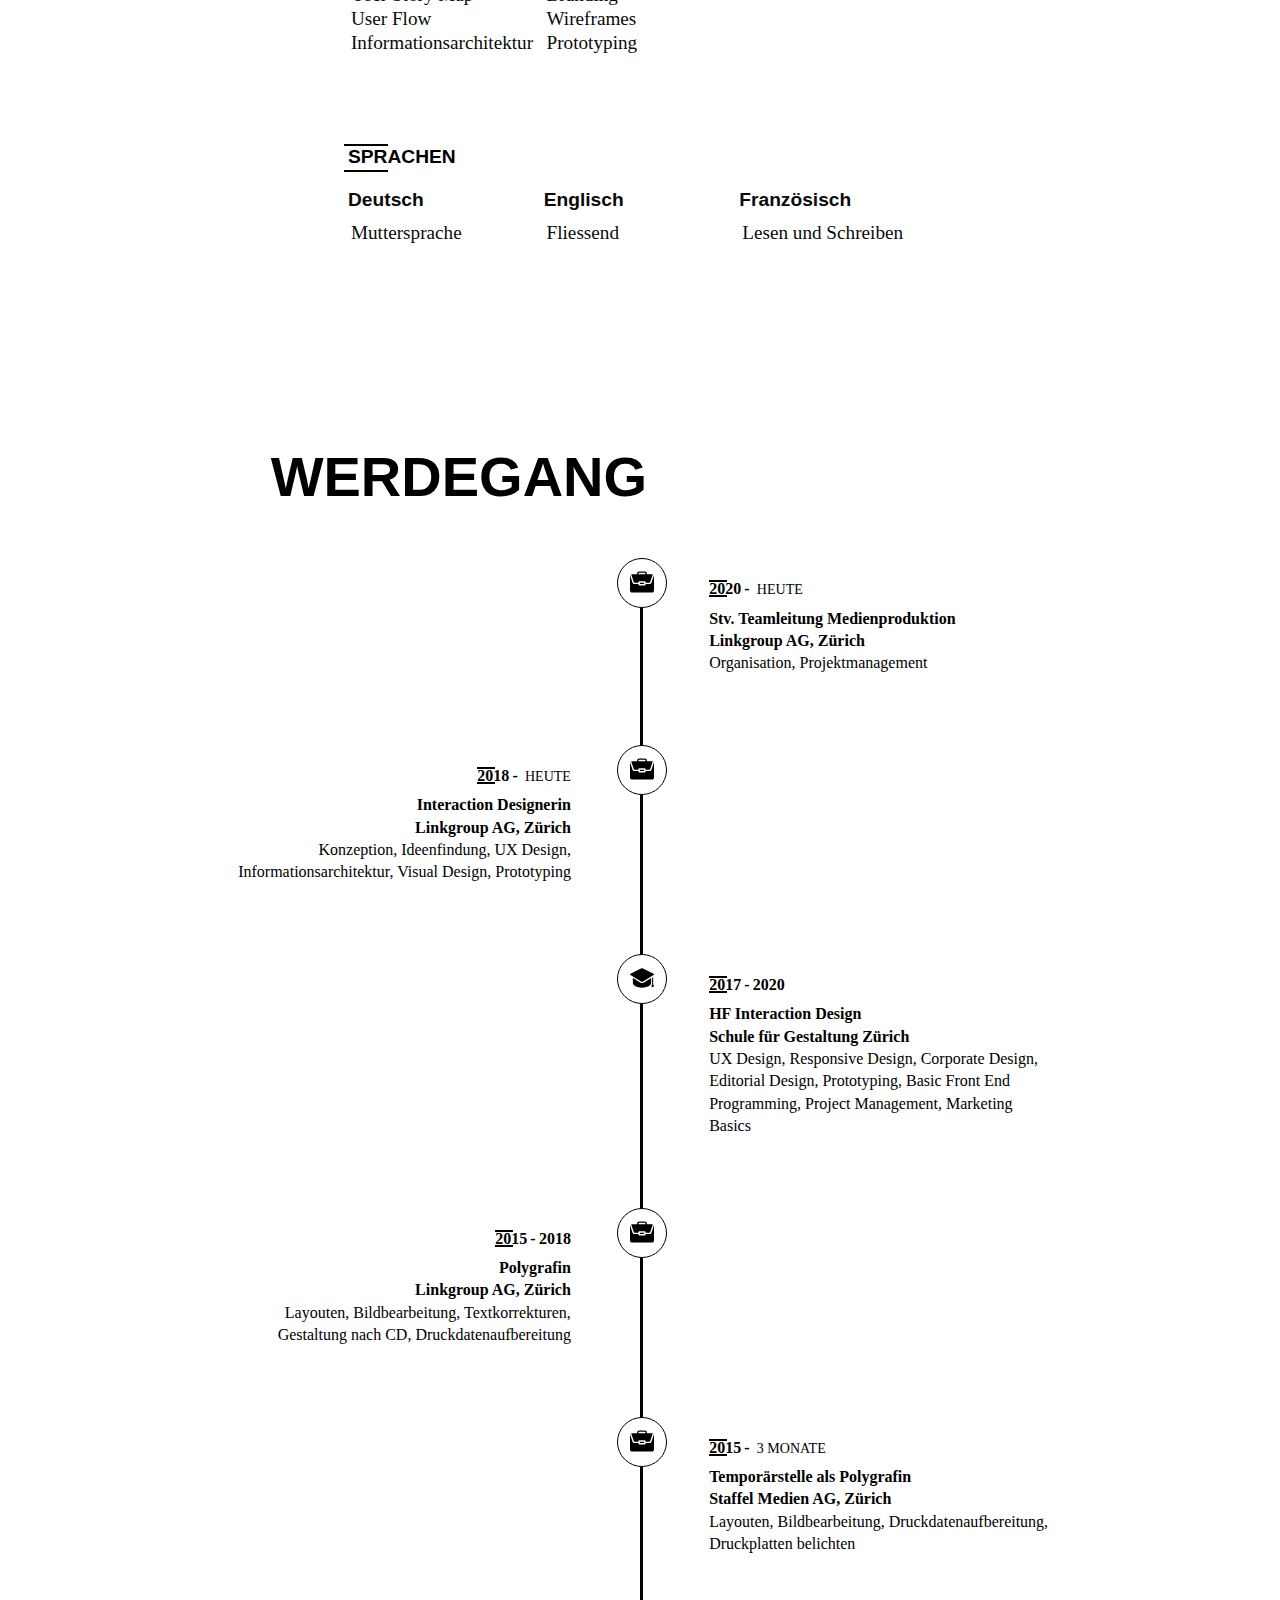
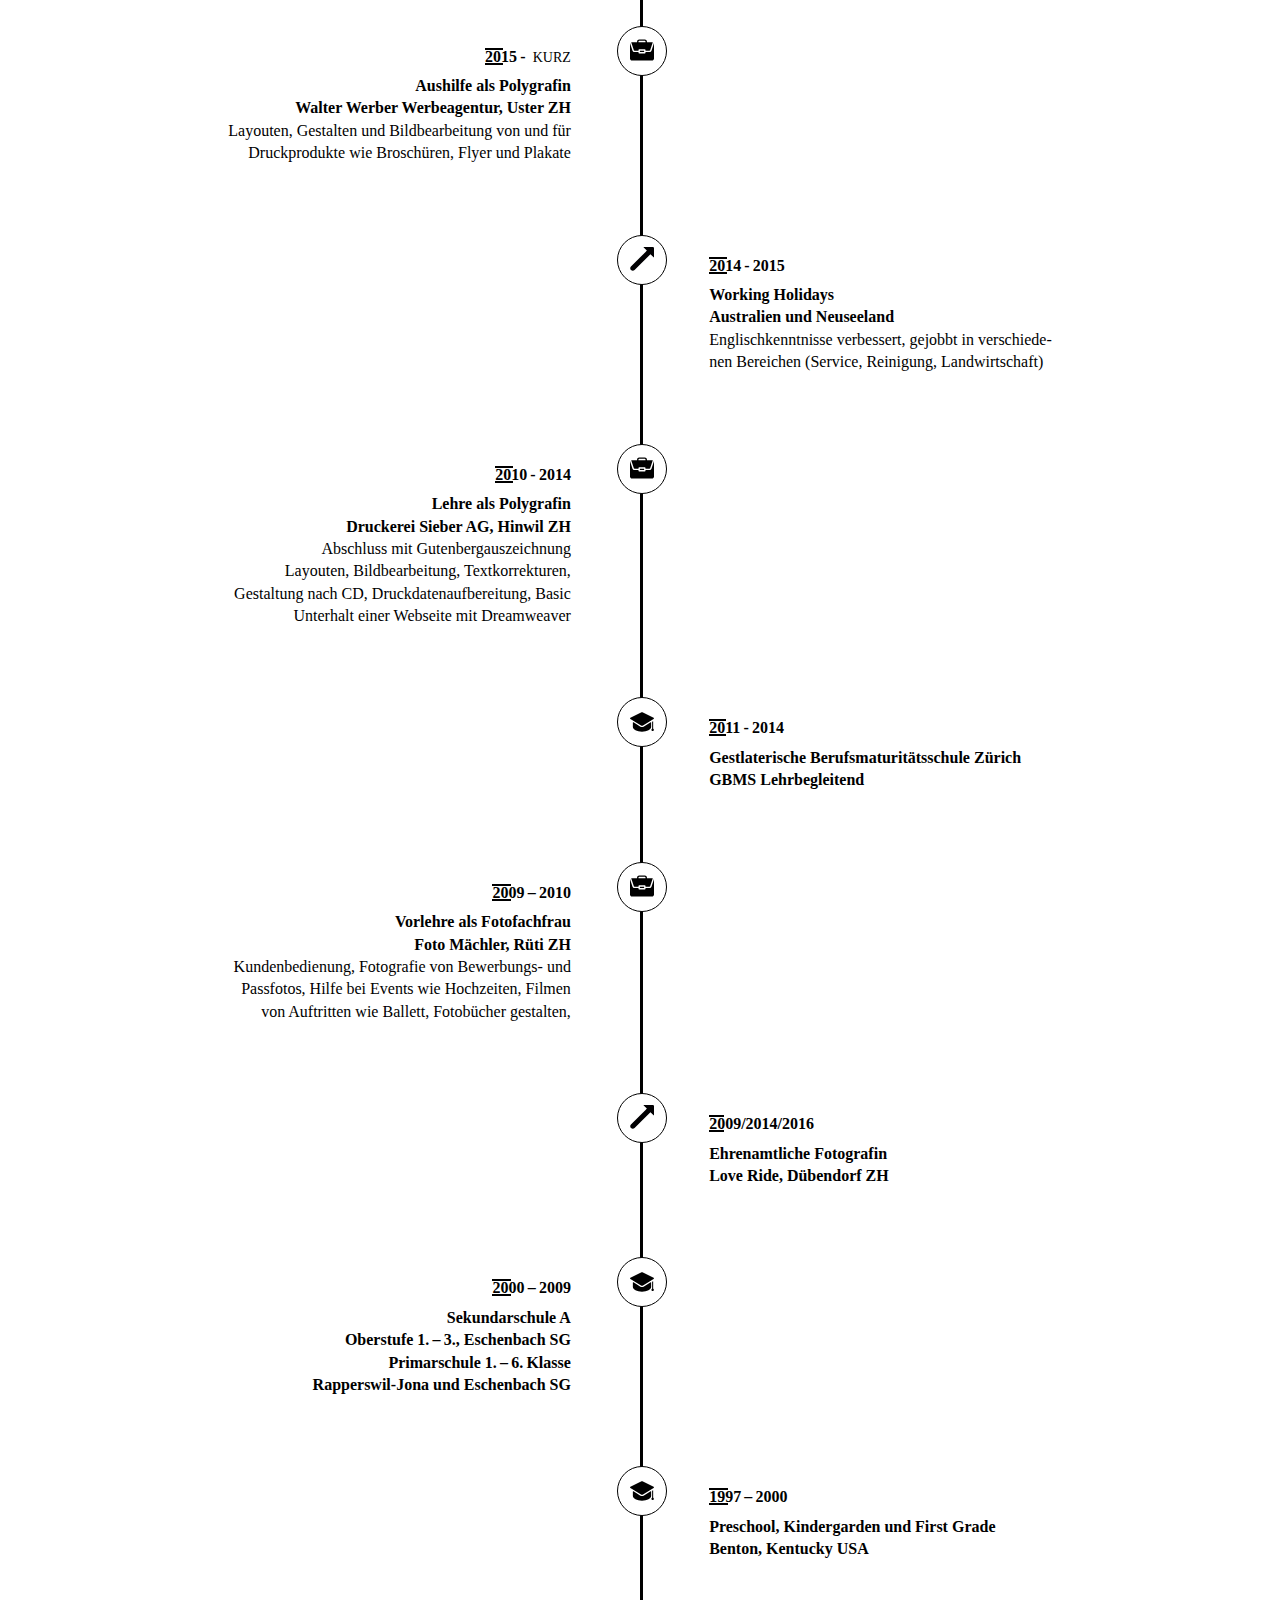
==== commit 3d44d62e: "textkorr." ====
--- a/index.html
+++ b/index.html
@@ -42,19 +42,19 @@
 </div>
 
 <div>	
-	<h1 class="mask large-offset-1" > Nicole<br>Watrinet</h1>
+	<h1 class="mask small-12 large-offset-1" > Nicole<br>Watrinet</h1>
 </div>
 
 <div class="grid-x">
-	<div class="cell medium-6 large-4 renatos-awesome"> 
+	<div class="cell small-12 medium-5 large-4 renatos-awesome"> 
 		<div class="image-wraper"> <img class="hoverbild" src="img/nicole-watrinet.jpg" alt="Porträt Nicole Watrinet schwarz-weiss"> <img class="bildfarbig" src="img/nicole-watrinet-farbig.jpg" alt="Porträt Nicole Watrinet farbig"></div>
 		<figcaption>1994&ensp;|&ensp;Schweizerin/Deutsche</figcaption>
 	</div>
 
-	<div class="cell large-7 large-offset-1">	
-		<p class="lead">Ich wohne und arbeite in <b>Zürich</b> als <b>Interaction Designerin</b>.
+	<div class="cell small-12 medium-7 large-7 large-offset-1">	
+		<p class="lead">Ich wohne und arbeite in <b>Zürich</b>, wo ich als <b>Interaction Designerin</b> tätig bin.
  
-		Getrieben durch meine Interessen am Zusammenspiel zwischen <b>Mensch, Design und Technik</b> sowie der fortlaufenden Digitalisierung fand ich im Interaction Design meine Leidenschaft. Meine Stärken liegen in meiner <b>Vielseitigkeit</b>, welche ich im Interaction Design optimal ausspielen kann. Ich nehme gerne <b>neue Herausforderungen</b> an und behalte auch in Stress-Situationen den <b>Überblick</b>.
+		Durch meine Interessen am Zusammenspiel zwischen <b>Mensch, Design und Technik</b> sowie der fortlaufenden Digitalisierung fand ich im Interaction Design meine Leidenschaft. Meine Stärken liegen in meiner <b>Vielseitigkeit</b>, welche ich im Interaction Design optimal ausspielen kann. Ich nehme gerne <b>neue Herausforderungen</b> an und behalte auch in Stress-Situationen den <b>Überblick</b>.
  
 		<b>Offenheit</b> für Menschen, neue Technologien, sowie <b>Teamarbeit</b> sind für mich die wichtigsten Elemente, um mich weiterzuentwickeln.
 		</p>
@@ -261,7 +261,7 @@
       <p class="timeline-content-date"> <span class="year">2014&#x202F;-&#x202F;</span>2015<span class="timeline-content-month"></span></p>
       <p><b>Working Holidays</b></p>
 		<p><b>Australien und Neuseeland</b></p>
-		<p>Englischkenntnisse verbessern und verschiedene Jobs ausgeübt wie im Service arbeiten, putzen und gärtnern
+		<p>Englischkenntnisse verbessert, gejobbt in verschiedenen Bereichen (Service, Reinigung, Landwirtschaft)
 		</p>
     </div>
   </div>
--- a/css/style.css
+++ b/css/style.css
@@ -189,7 +189,7 @@
 .cell{
       border:0px;
       padding: 4px;
-      background-color: white;
+
     }
 
 .navigation {
@@ -254,12 +254,20 @@
 
 }
 
-@media screen and (max-width: 450px){
-h2 {
-  font-size: 2.5em;
-}
-
-
+@media screen and (max-device-width: 450px){
+  h2 {
+    font-size: 2.5em;
+  }
+
+  h1 {
+    font-size: 3.8em;
+  }
+
+body {
+ 
+  margin-right: 0;
+
+}
 
 }
 
@@ -269,6 +277,9 @@
 	font-family: Gilroy;
   margin-left: 15%;
   margin-right: 15%;
+  -webkit-hyphens: auto;
+  -ms-hyphens: auto;
+  hyphens: auto;
 
 }
 
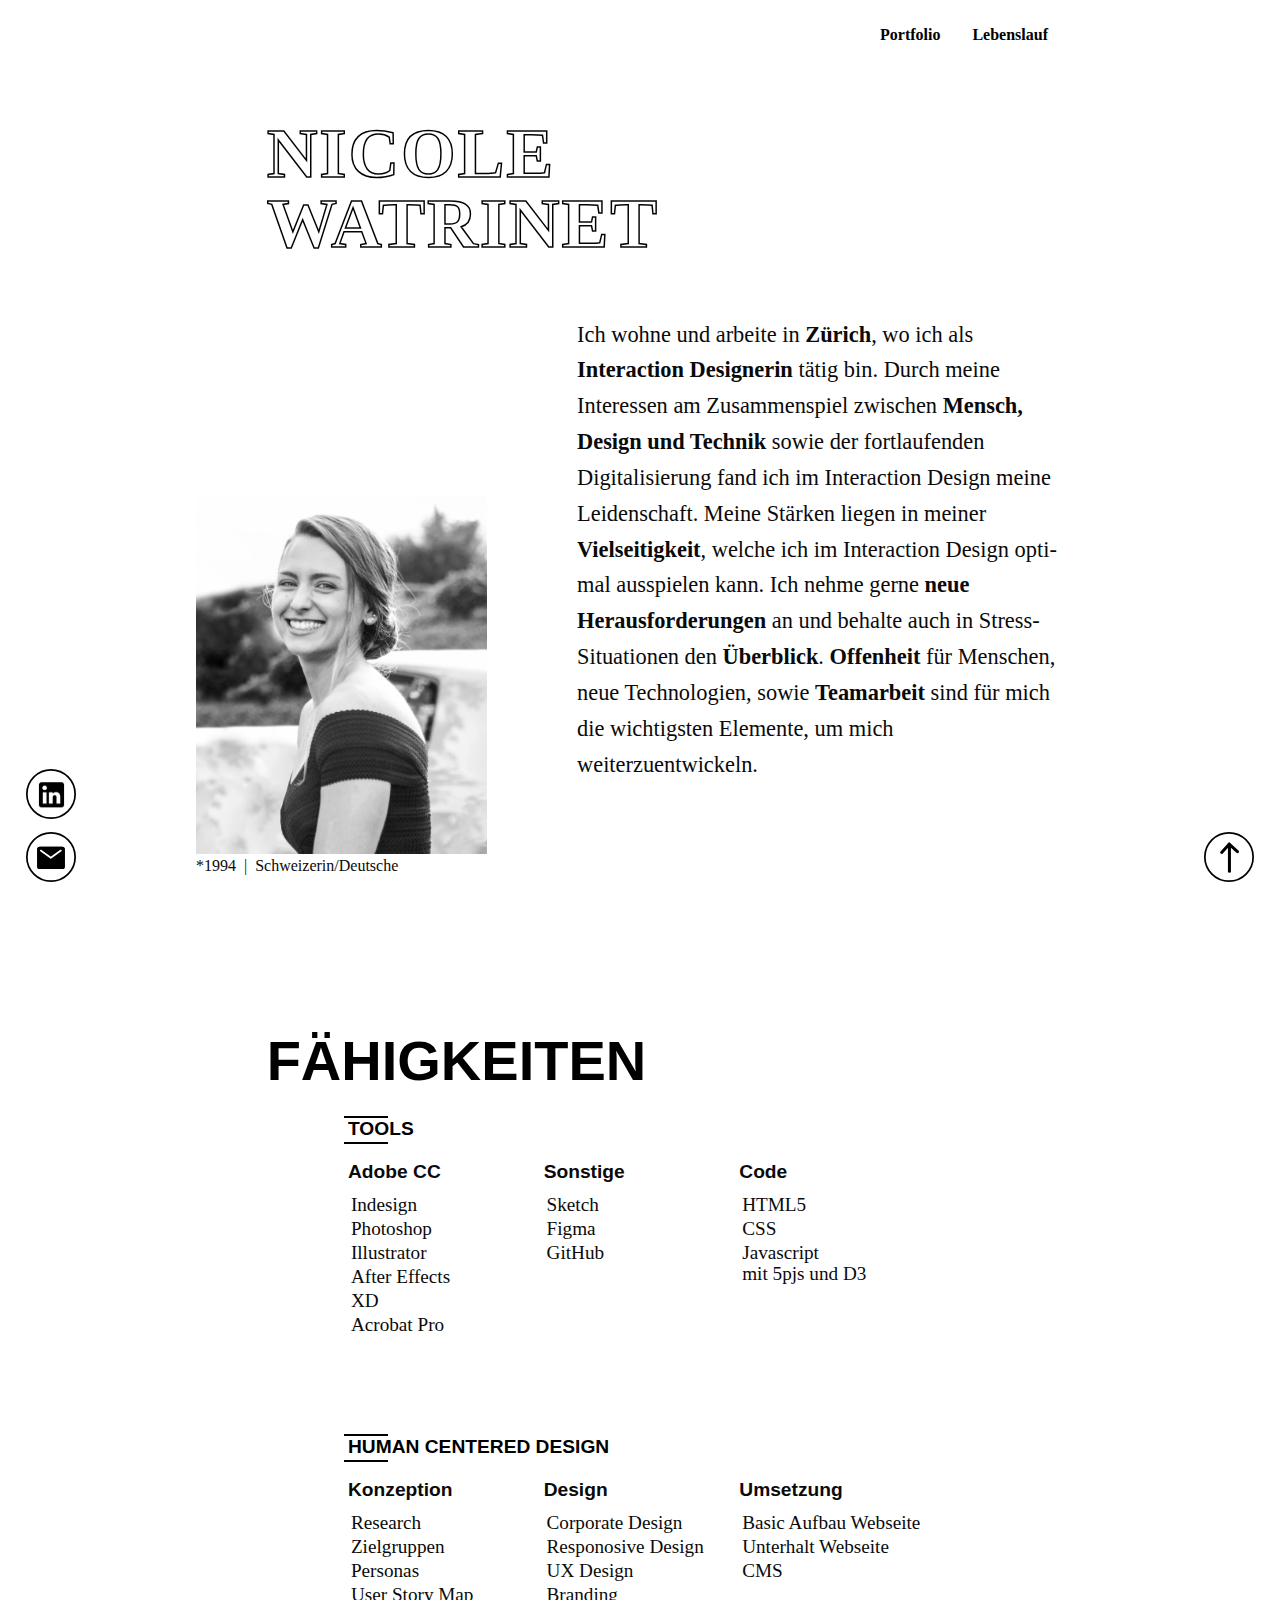
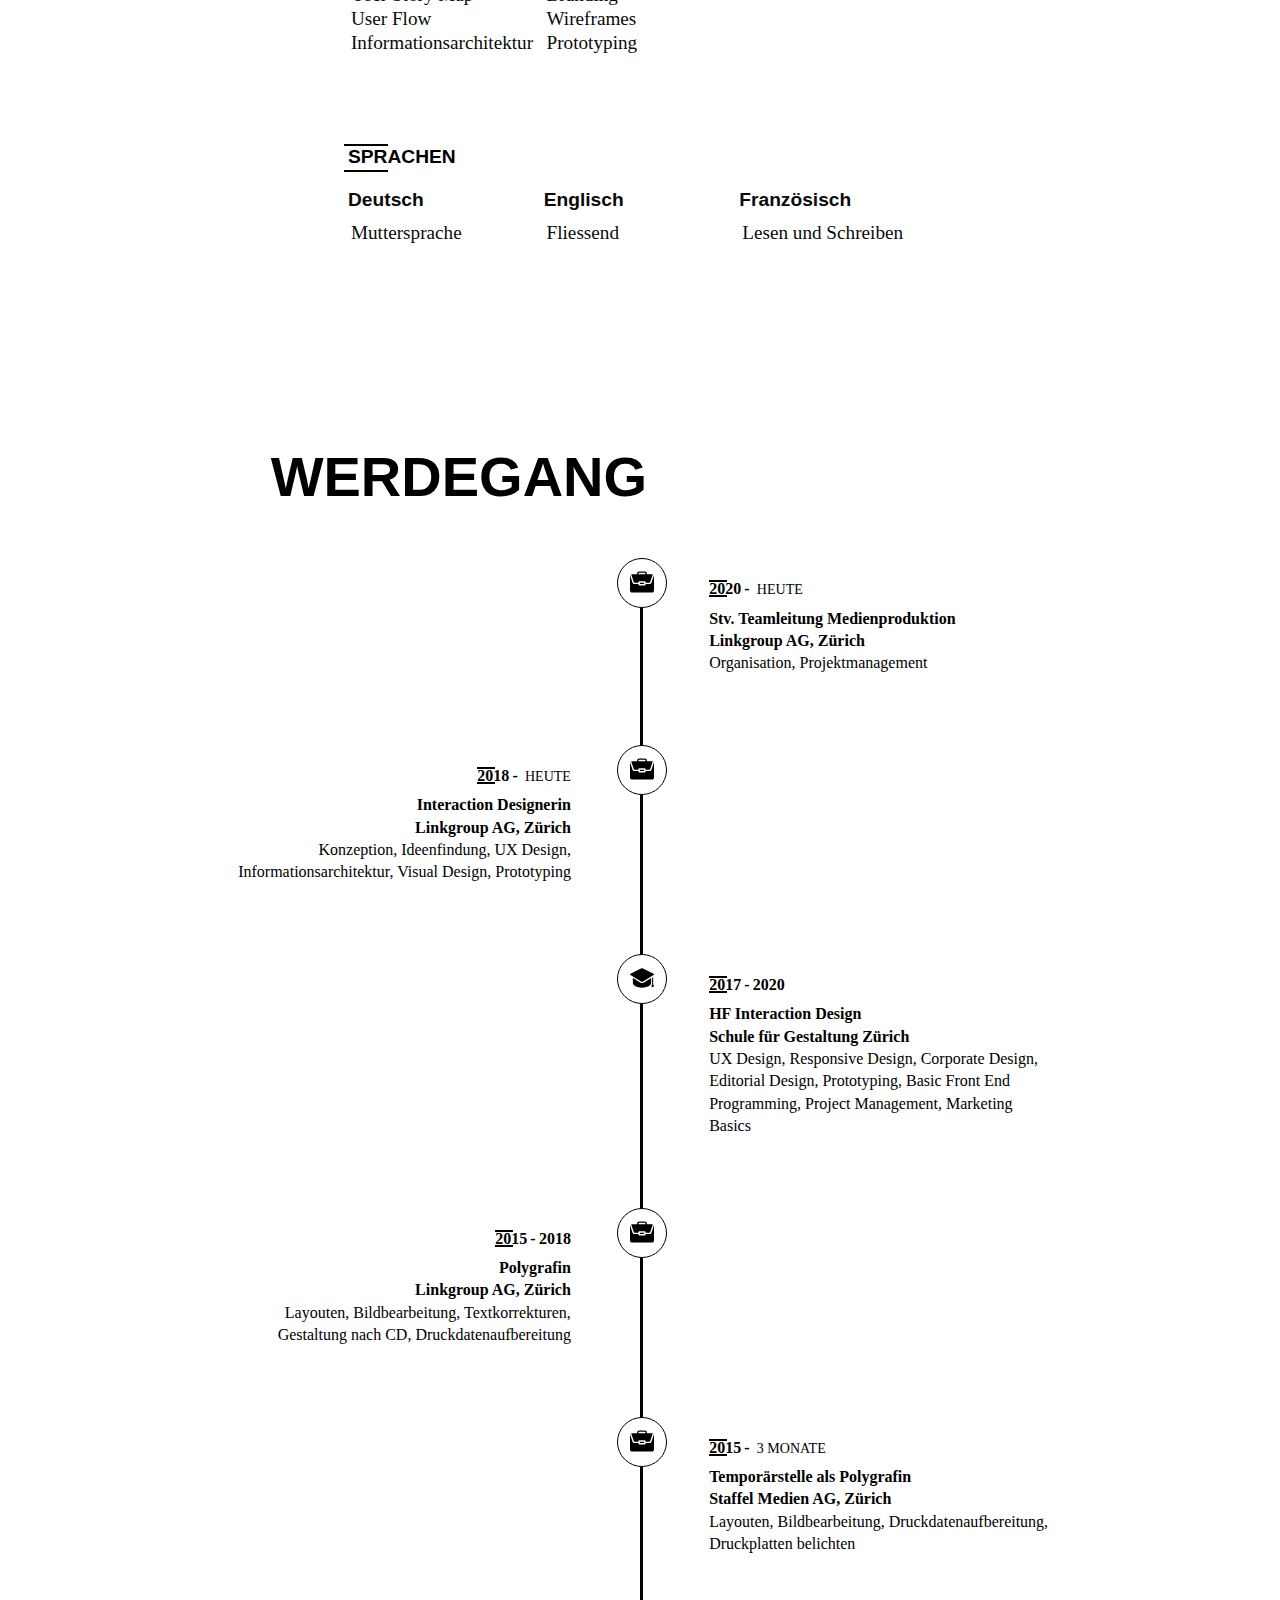
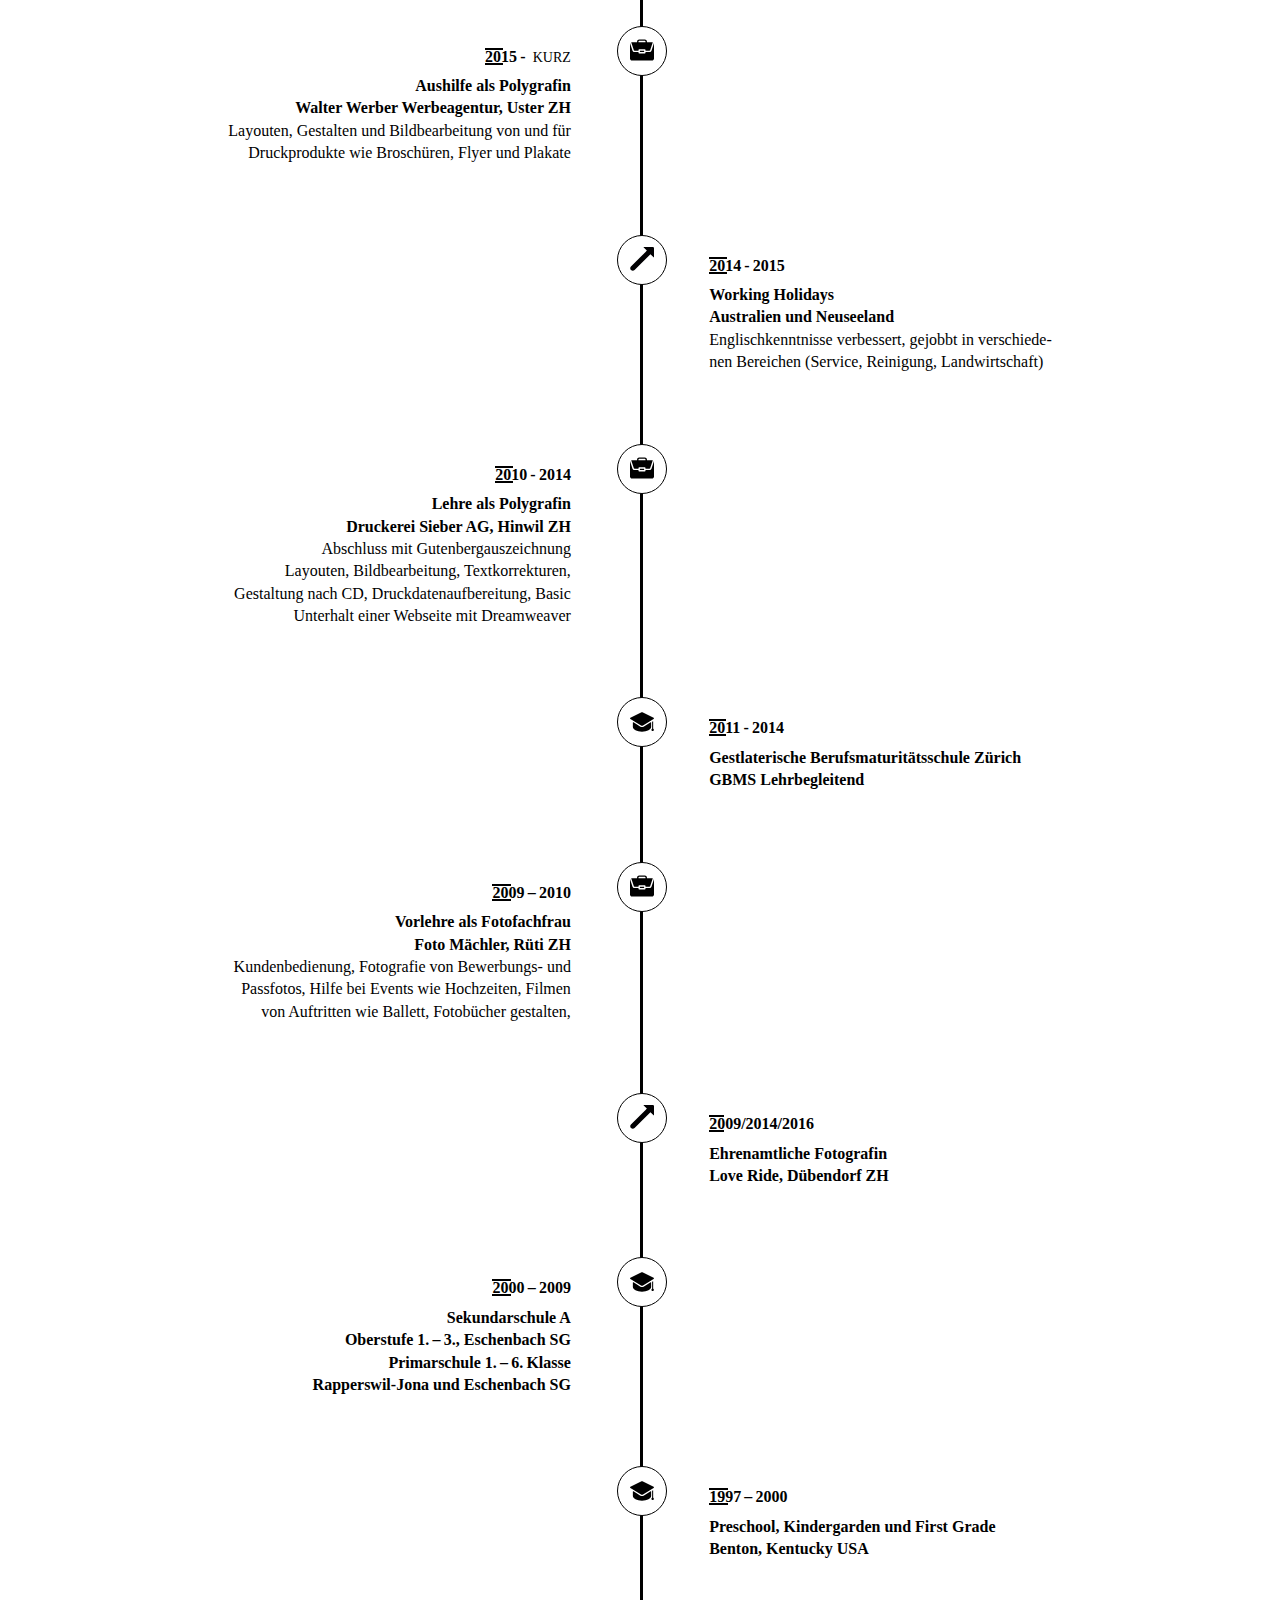
==== commit e691b86a: "Geboren am * hinzugefügt und Schrift richtig eingebettet" ====
--- a/index.html
+++ b/index.html
@@ -48,7 +48,7 @@
 <div class="grid-x">
 	<div class="cell small-12 medium-5 large-4 renatos-awesome"> 
 		<div class="image-wraper"> <img class="hoverbild" src="img/nicole-watrinet.jpg" alt="Porträt Nicole Watrinet schwarz-weiss"> <img class="bildfarbig" src="img/nicole-watrinet-farbig.jpg" alt="Porträt Nicole Watrinet farbig"></div>
-		<figcaption>1994&ensp;|&ensp;Schweizerin/Deutsche</figcaption>
+		<figcaption>*1994&ensp;|&ensp;Schweizerin/Deutsche</figcaption>
 	</div>
 
 	<div class="cell small-12 medium-7 large-7 large-offset-1">	
--- a/css/style.css
+++ b/css/style.css
@@ -1,8 +1,7 @@
 @import 'foundation';
 
 @font-face { font-family: 'Gilroy-ExtraBold.otf' 'Gilroy-Ligt.otf';
-             src: local ('Gilroy-ExtraBold.otf' 'Gilroy-Ligt.otf')
-                  url('Gilroy/Gilroy-ExtraBold.otf' 'Gilroy/Gilroy-Light.otf') format('opentype'); 
+             src: url('Gilroy/Gilroy-ExtraBold.otf' 'Gilroy/Gilroy-Light.otf') format('opentype'); 
                 }
 
 @include foundation-xy-grid-classes(
@@ -238,7 +237,7 @@
   position: absolute;
 }
 
-@media screen and (max-width: 650px min-device-width: 450px){
+@media screen and (max-width: 650px) and (min-width: 450px){
   .icon {
     width: 40px;
     }
@@ -248,13 +247,12 @@
   }
 
   h2 {
-    font-size: 3em;
-  }
-
-
-}
-
-@media screen and (max-device-width: 450px){
+    font-size: 2.5em;
+  }
+
+}
+
+@media screen and (max-width: 450px){
   h2 {
     font-size: 2.5em;
   }
@@ -263,12 +261,11 @@
     font-size: 3.8em;
   }
 
-body {
- 
-  margin-right: 0;
-
-}
-
+  body {
+   
+    margin-right: 0;
+
+  }
 }
 
 
@@ -298,6 +295,9 @@
   letter-spacing: 0.025em;
   -webkit-text-stroke: 1.5px #000;
   z-index: 10000;
+  -webkit-hyphens: none;
+  -ms-hyphens: none;
+  hyphens: none;
 }
 
 h2 {
@@ -306,6 +306,9 @@
   font-weight: 900;
   text-transform: uppercase;
   margin-top: 100px;
+  -webkit-hyphens: none;
+  -ms-hyphens: none;
+  hyphens: none;
 }
 
 h3 {
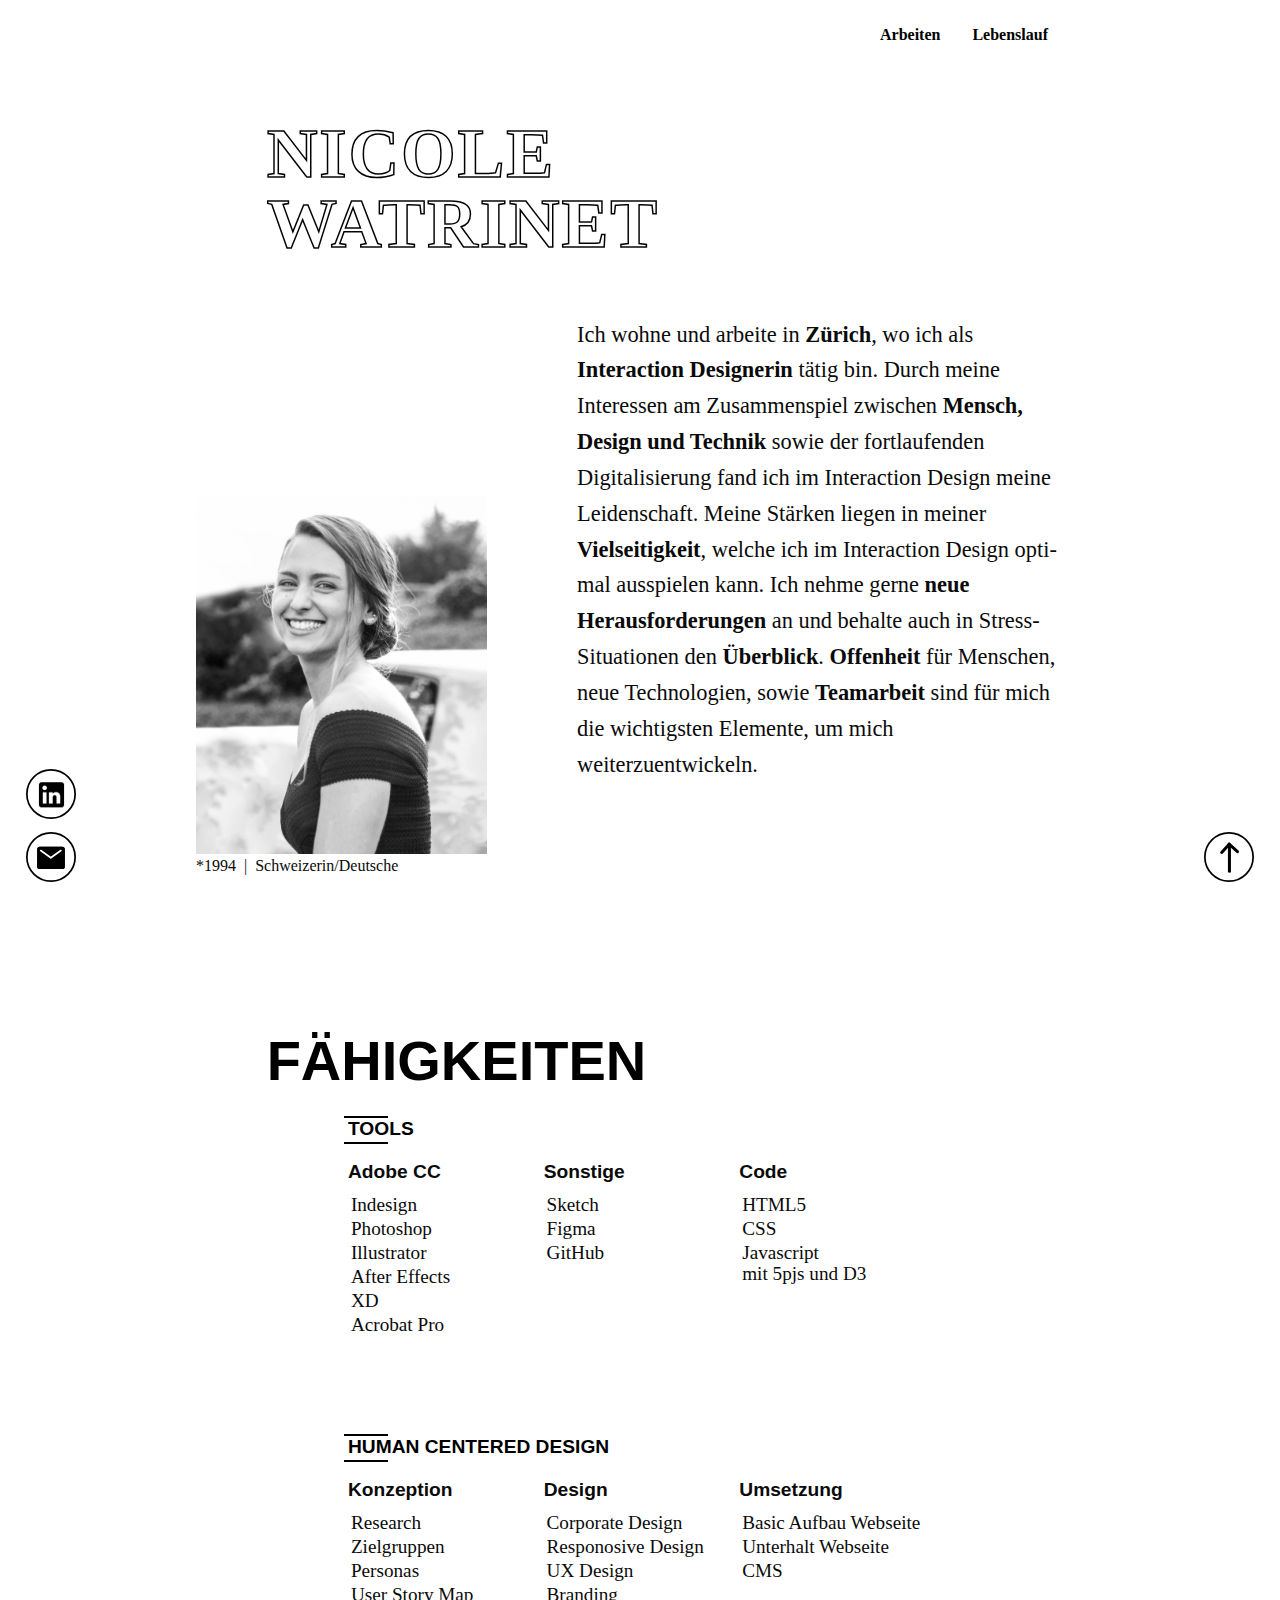
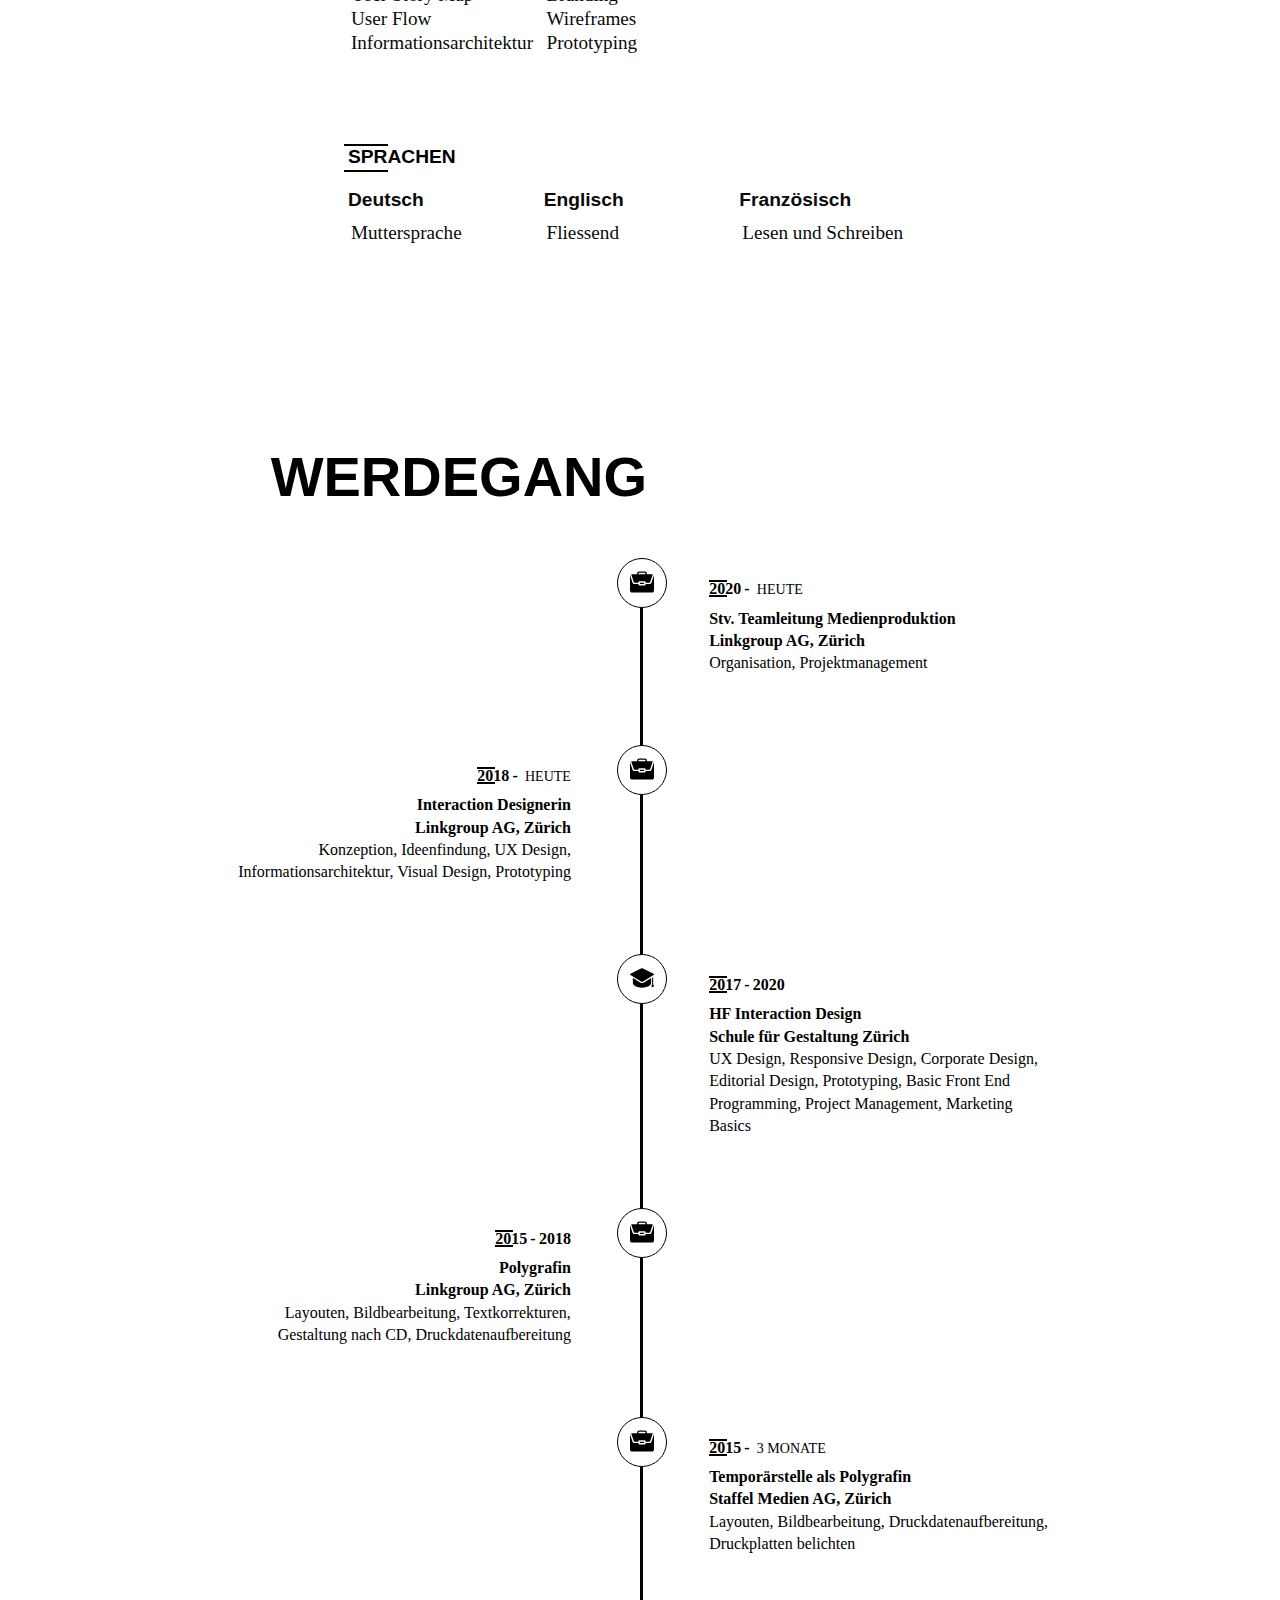
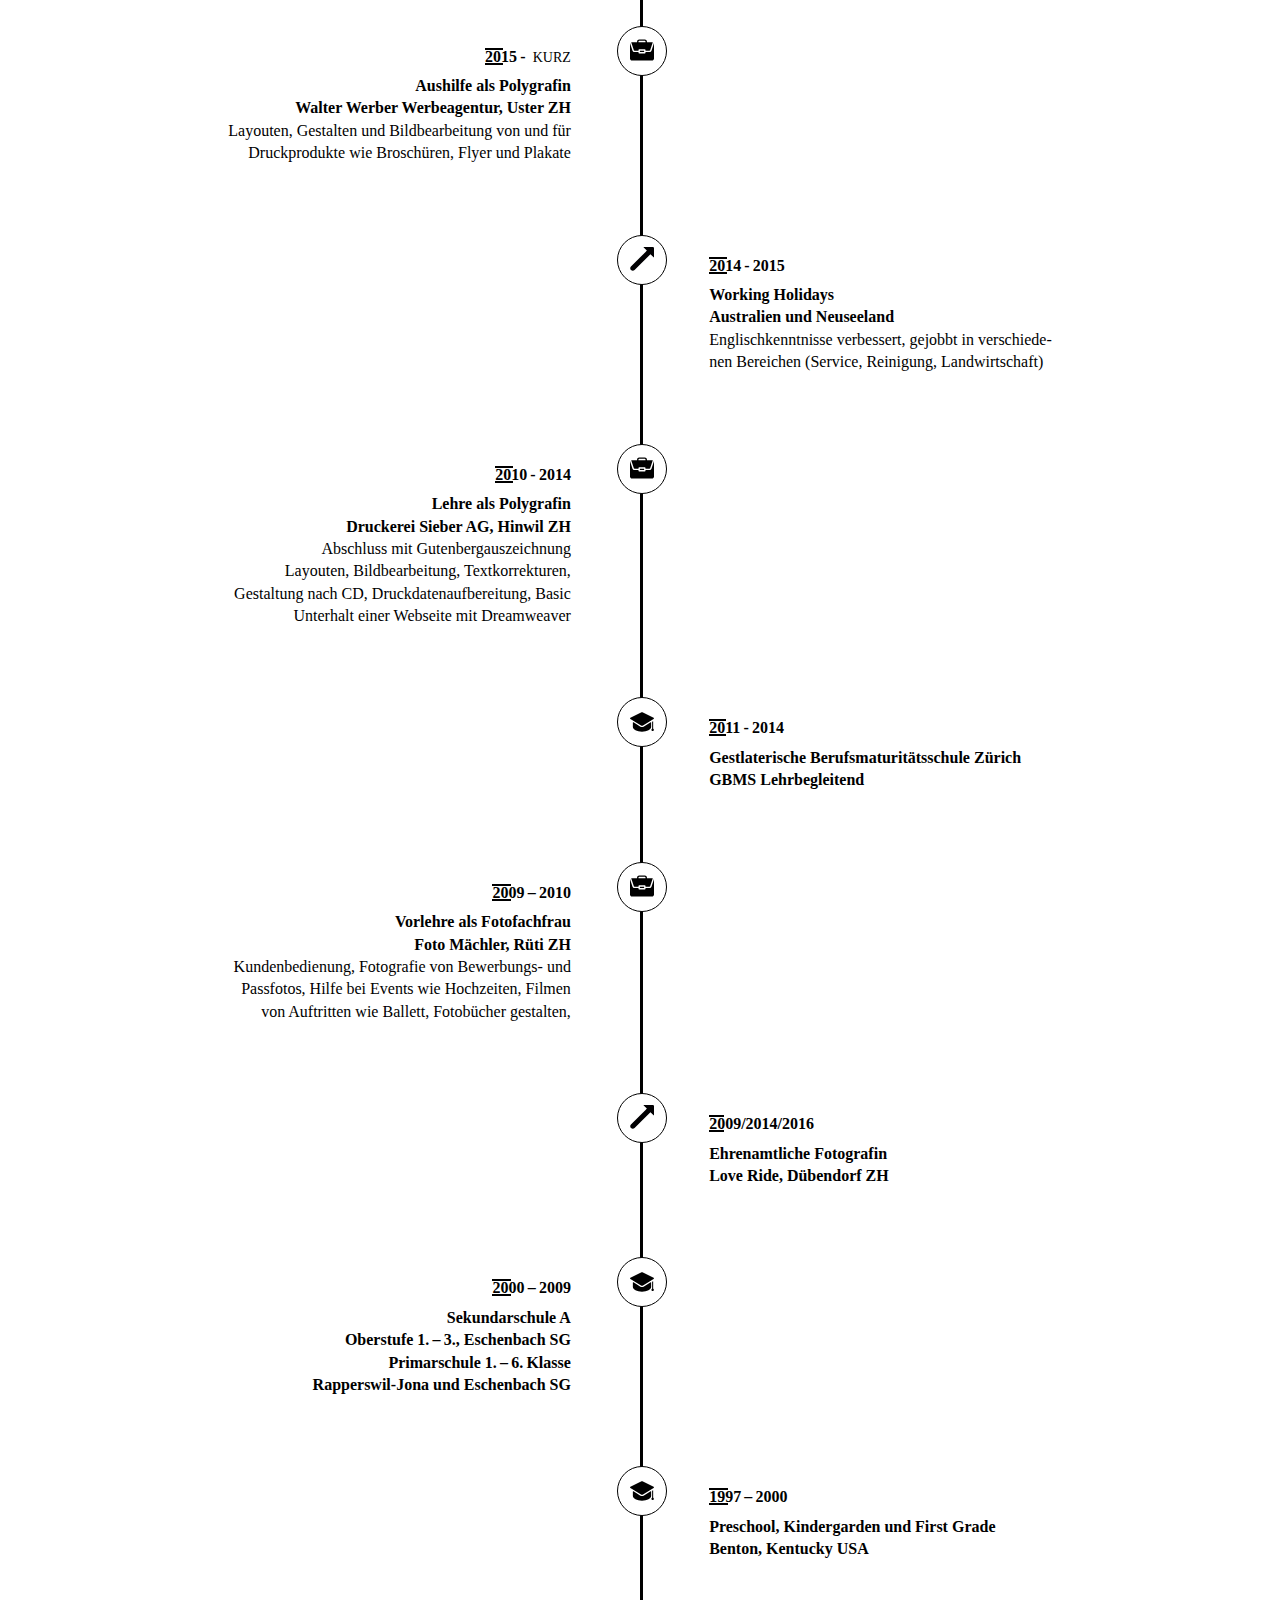
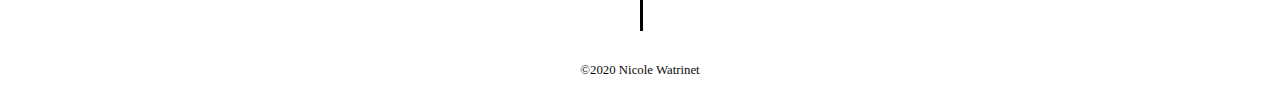
==== commit c2a47a8d: "Anpassung Mobile, Footer und Anfang Seite Arbeitenübersicht" ====
--- a/index.html
+++ b/index.html
@@ -21,7 +21,7 @@
   <div id="topbar-responsive" class="topbar-responsive-links">
     <div class="top-bar-right">
       <ul class="menu align-right horizontal">
-        <li><a href="https://niciwatri.github.io/arbeiten">Portfolio</a></li>
+        <li><a href="https://niciwatri.github.io/arbeiten">Arbeiten</a></li>
         <li> </li>
         <li><a href="https://niciwatri.github.io/curriculum-vitae">Lebenslauf</a></li>
       </ul>
@@ -348,6 +348,8 @@
 
 
 </body>
-
+<footer>
+  <div>©2020 Nicole Watrinet</div>
+</footer>
 </html>
  
--- a/css/style.css
+++ b/css/style.css
@@ -53,6 +53,7 @@
 
 .topbar-responsive .menu a:hover {
   color: #82142b;
+  text-decoration: underline;
 }
 
 @media screen and (max-width: 39.9375em) {
@@ -254,20 +255,32 @@
 
 @media screen and (max-width: 450px){
   h2 {
-    font-size: 2.5em;
+    font-size: 2em;
   }
 
   h1 {
-    font-size: 3.8em;
+    font-size: 3em;
   }
 
   body {
    
     margin-right: 0;
-
-  }
-}
-
+    margin-left: 0:;
+
+  }
+}
+
+footer {
+  font-size: 0.8em;
+  text-align: center;
+  margin-bottom: 10px;
+  margin-top: 30px;
+}
+
+.active {
+  color: #82142b;
+  text-decoration: underline;
+}
 
 body {
 	background-color: white;
